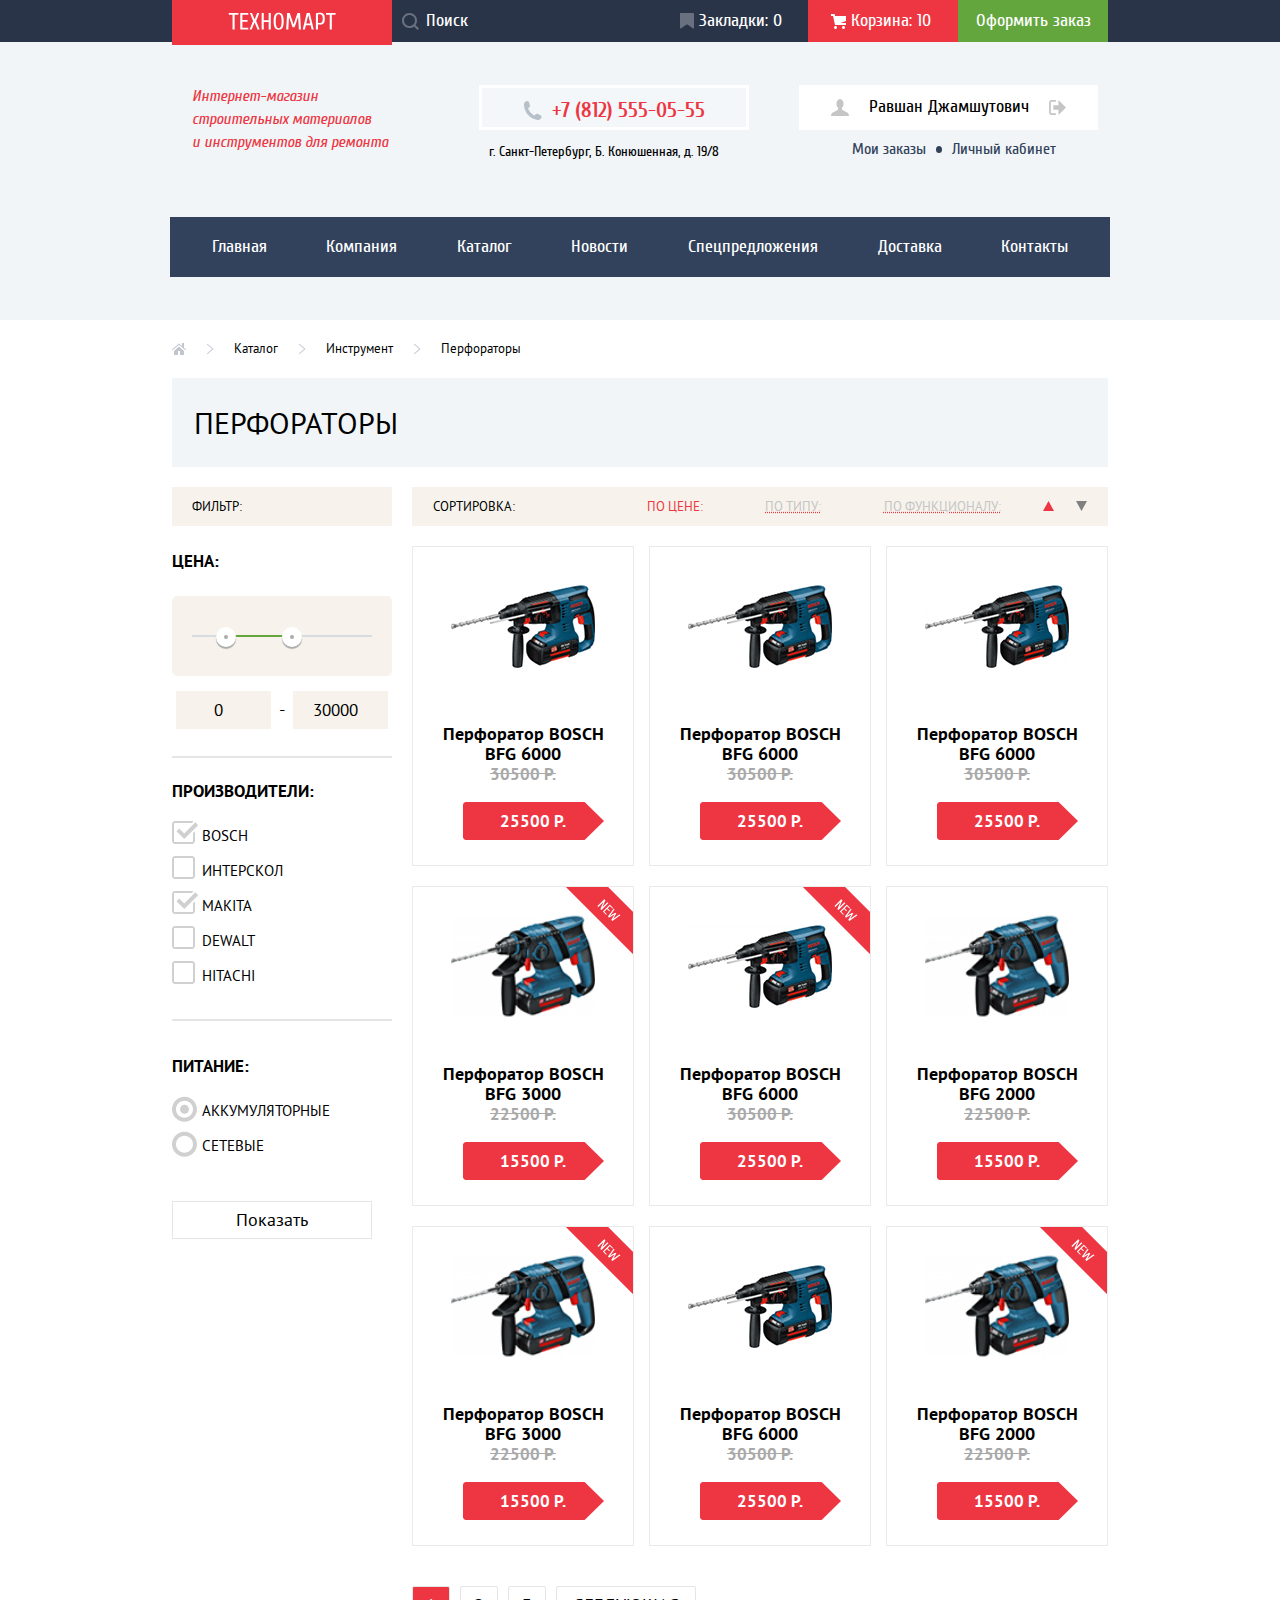
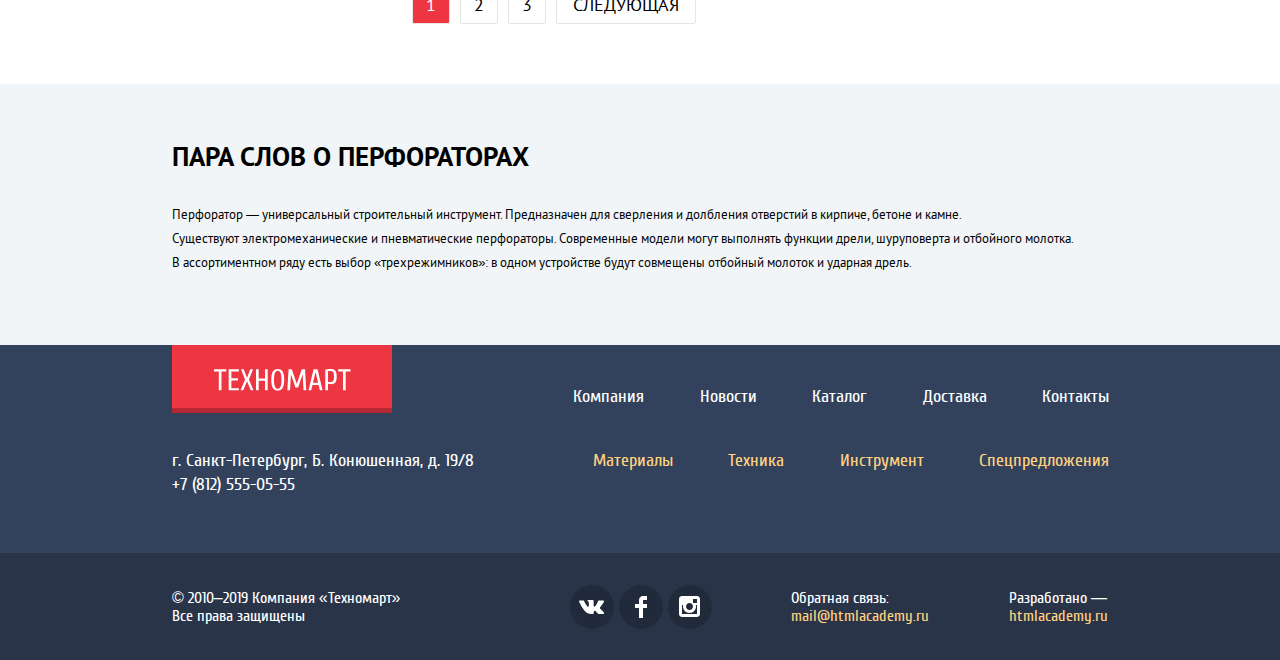
==== catalog.html @ 247ce2ce "Оформление страниц" ====
<!DOCTYPE html>
<html class="page" lang="ru">

<head>
    <meta charset="utf-8">
    <title>HTML Academy: Техномарт</title>
    <link rel="icon" href="favicon.ico">
    <link rel="stylesheet" href="css/normalize.css" />
    <link rel="stylesheet" href="css/styles.css" />
    <script type="text/javascript" src="./js/catalog.js"></script>
</head>

<body class="page-body">
    <form action="https://echo.htmlacademy.ru" method="post">
        <header class="page-header catalog-header">
            <section class="header-menu">
                <ul class="container list top-menu">
                    <li>
                        <h1 class="visually-hidden">Техномарт</h1>
                        <a class="button button-red page-header-logo" href="index.html">
                            <img class="header-logo-icon" src="img/logo-technomart.svg" width="108" heigh="18"
                                alt="logo"></img>
                        </a>
                    </li>
                    <li class="search-item">
                        <img class="menu-icon" src="img/icon-search.svg" width="17" height="17"></img>
                        <input class="search-input menu-text" placeholder="Поиск" type="text" />
                    </li>
                    <li class="bookmark-item">
                        <img class="menu-icon" src="img/icon-bookmark.svg" width="14" height="16"></img>
                        <span class="menu-text">Закладки: 0</span>
                    </li>
                    <li class="cart-item item-active">
                        <img class="menu-icon" src="img/icon-cart.svg" width="15" height="15"></img>
                        <span class="menu-text">Корзина: 10</span>
                    </li>
                    <li class="button-item">
                        <button type="submit" class="button header-menu-button button-order">
                            <h2>Оформить заказ</h2>
                        </button>
                    </li>
                </ul>
            </section>
            <section class="container header-content">
                <ul class="list header-content-list">
                    <li>
                        <p class="header-content-text">
                            Интернет-магазин<br />
                            строительных материалов <br />
                            и инструментов для ремонта
                        </p>
                    </li>
                    <li class="tel-container">
                        <a class="link button phone-item" href="tel:+78125550555">
                            <img class="phone-icon" src="img/icon-phone.svg" width="19" height="19" />
                            <span>+7 (812) 555-05-55 </span>
                        </a>
                        <p class="header-content-text-small">
                            г. Санкт-Петербург, Б. Конюшенная, д. 19/8
                        </p>
                    </li>
                    <li>
                        <div class="button-container-vertical">
                            <h2 class="visually-hidden"> Равшан Джамшутович</h2>
                            <button class="button enter-button enter-button-large">
                                <img class="phone-icon" src="img/icon-user.svg" height="20" width="18"></img>
                                <span>Равшан Джамшутович</span>
                                <img class="login-icon" src="img/icon-login2.svg" height="20" width="17"></img>
                            </button>
                            <ul class="list menu-text-small">
                                <li> <a class="link button" href="#"> Мои заказы </a> </li>
                                <li>
                                    <div class="circle"></div>
                                </li>
                                <li><a class="link button" href="#"> Личный кабинет </a> </li>
                            </ul>
                        </div>
                    </li>
                </ul>
            </section>
            <nav class="header-navigation">
                <ul class="list container navigation-menu">
                    <li> <a class="link menu-item" href="blank.html">Главная</a></li>
                    <li> <a class="link menu-item" href="blank.html">Компания</a></li>
                    <li> <a class="link menu-item" href="catalog.html">Каталог</a></li>
                    <li> <a class="link menu-item" href="blank.html">Новости</a></li>
                    <li> <a class="link menu-item" href="blank.html">Спецпредложения</a></li>
                    <li> <a class="link menu-item" href="blank.html">Доставка</a></li>
                    <li> <a class="link menu-item" href="blank.html">Контакты</a></li>
                </ul>
            </nav>
        </header>
    </form>
    <main class="catalog-main-content">
        <section class="container catalog-table">
            <ul class="list content-text-small breadcrumbs">
                <li class="breadcrumbs-image-item"> <img src="img/icon-home.svg" height="12" width="14"></img></li>
                <li class="breadcrumbs-image-item"> <img src="img/icon-right-small.svg" height="12" width="8" /></li>
                <li> <a class="link" href="catalog.html">Каталог</a></li>
                <li class="breadcrumbs-image-item"> <img src="img/icon-right-small.svg" height="12" width="8" /></li>
                <li> <a class="link" href="blank.html">Инструмент</a></li>
                <li class="breadcrumbs-image-item"> <img src="img/icon-right-small.svg" height="12" width="8" /></li>
                <li> Перфораторы</li>
            </ul>
            <div class="content-container catalog-container">
                <h2 class="content-title">ПЕРФОРАТОРЫ</h2>
            </div>
            <div class="catalog-table-header content-text-small">ФИЛЬТР:</div>
            <ul class="list catalog-table-header content-text-small">
                <li class="table-header-item ">СОРТИРОВКА:</li>
                <li class="table-header-item active">ПО ЦЕНЕ:</li>
                <li class="table-header-item">ПО ТИПУ:</li>
                <li class="table-header-item">ПО ФУНКЦИОНАЛУ:</li>
                <li class="table-header-item active">
                    <svg width="11" height="10" viewBox="0 0 11 10" fill="gray" xmlns="http://www.w3.org/2000/svg">
                        <path d="M5.5 0L11 10L0 10" />
                    </svg>
                </li>
                <li class="table-header-item">
                    <svg width="11" height="10" viewBox="0 0 11 10" fill="gray" xmlns="http://www.w3.org/2000/svg">
                        <path d="M5.5 0L11 10L0 10" />
                    </svg>
                </li>
            </ul>
            <section class="filter-panel">
                <form action="https://echo.htmlacademy.ru" method="post">

                    <fieldset>
                        <legend class="catalog-table-header-text">ЦЕНА:</legend>
                        <!-- рэндж слайдер -->
                        <div class="range-filter">
                            <div class="range-controls">
                                <div class="scale">
                                    <div class="bar" style="
                                      width: 30%;
                                      margin-left: 20%
                                    "></div>
                                </div>
                                <div class="toggle toggle-min" tabindex="0" style="
                                    left: 20%
                                  "></div>
                                <div class="toggle toggle-max" tabindex="0" style="
                                    left: 50%
                                  "></div>
                            </div>
                            <ul class="list price-controls">
                                <li>
                                    <label class="min-price">
                                        <input type="number" name="min-price" value="0">
                                    </label>
                                </li>
                                <li> - </li>
                                <li>
                                    <label class="max-price">
                                        <input type="number" name="max-price" value="30000">
                                    </label>
                                </li>
                        </div>
                    </fieldset>

                    <fieldset class="filter-items">
                        <legend class="catalog-table-header-text"> ПРОИЗВОДИТЕЛИ:</legend>
                        <ul class="list vendors-list">
                            <li>
                                <input class="visually-hidden filter-checkbox" type="checkbox" id="bosch" name="BOSCH"
                                    checked />
                                <label for="bosch">BOSCH</label>
                            </li>
                            <li>
                                <input class="visually-hidden filter-checkbox" type="checkbox" id="interskol"
                                    name="ИНТЕРСКОЛ" />
                                <label for="interskol">ИНТЕРСКОЛ</label>
                            </li>
                            <li>
                                <input class="visually-hidden filter-checkbox" type="checkbox" name="MAKITA" id="makita"
                                    checked />
                                <label for="makita">MAKITA</label>
                            </li>
                            <li>
                                <input class="visually-hidden filter-checkbox" type="checkbox" id="dewalt"
                                    name="DEWALT" />
                                <label for="dewalt">DEWALT</label>
                            </li>
                            <li>
                                <input class="visually-hidden filter-checkbox" type="checkbox" id="hitachi"
                                    name="HITACHI" />
                                <label for="hitachi">HITACHI</label>
                            </li>
                        </ul>
                        <div class="filter-separator separator-top"></div>
                        <div class="filter-separator separator-bottom"></div>
                    </fieldset>

                    <fieldset class="filter-items">
                        <legend class="catalog-table-header-text">ПИТАНИЕ:</legend>
                        <ul class="list vendors-list">
                            <li>
                                <input name="type-group" class="visually-hidden filter-checkbox round" type="radio"
                                    id="battery" name="battery" checked />
                                <label for="battery">АККУМУЛЯТОРНЫЕ</label>
                            </li>
                            <li>
                                <input name="type-group" class="visually-hidden filter-checkbox round" type="radio"
                                    id="plug" name="plug" />
                                <label for="plug">СЕТЕВЫЕ</label>
                            </li>
                        </ul>
                    </fieldset>
                    <button class="button show-button" type="submit">Показать</button>
                </form>
            </section>


            <div class="content-list">
                <!-- список\карточки популярных товаров -->
                <div class="card large-card">
                    <div class="card-buttons">
                        <button class="button button-buy" type="button">
                            <img src="img/icon-cart.svg" width="15" height="15" />
                            <span> КУПИТЬ </span>
                        </button>
                        <button class="button button-bookmark" type="button">В ЗАКЛАДКИ</button>
                        <img class="picture" width="144" height="128" src="img/BoshBFG6000.png" alt="item" />
                    </div>
                    <div class="card-price">
                        <p>Перфоратор BOSCH</br>BFG 6000
                            <s>30500 P.</s>
                        </p>
                        <button class="button button-price">25500 P.</button>
                    </div>
                </div>
                <div class="card large-card">
                    <div class="card-buttons">
                        <button class="button button-buy" type="button">
                            <img src="img/icon-cart.svg" width="15" height="15" />
                            <span> КУПИТЬ </span>
                        </button>
                        <button class="button button-bookmark" type="button">В ЗАКЛАДКИ</button>
                        <img class="picture" width="144" height="128" src="img/BoshBFG6000.png" alt="item" />
                    </div>
                    <div class="card-price">
                        <p>Перфоратор BOSCH</br>BFG 6000
                            <s>30500 P.</s>
                        </p>
                        <button class="button button-price">25500 P.</button>
                    </div>
                </div>
                <div class="card large-card">
                    <div class="card-buttons">
                        <button class="button button-buy" type="button">
                            <img src="img/icon-cart.svg" width="15" height="15" />
                            <span> КУПИТЬ </span>
                        </button>
                        <button class="button button-bookmark" type="button">В ЗАКЛАДКИ</button>
                        <img class="picture" width="144" height="128" src="img/BoshBFG6000.png" alt="item" />
                    </div>
                    <div class="card-price">
                        <p>Перфоратор BOSCH</br>BFG 6000
                            <s>30500 P.</s>
                        </p>
                        <button class="button button-price">25500 P.</button>
                    </div>
                </div>
                <div class="card large-card new-card">
                    <div class="card-buttons">
                        <button class="button button-buy" type="button">
                            <img src="img/icon-cart.svg" width="15" height="15" />
                            <span> КУПИТЬ </span>
                        </button>
                        <button class="button button-bookmark" type="button">В ЗАКЛАДКИ</button>
                        <img class="picture" width="144" height="128" src="img/BoshBFG3000.png" alt="item" />
                    </div>
                    <div class="card-price">
                        <p>Перфоратор BOSCH</br>BFG 3000
                            <s>22500 P.</s>
                        </p>
                        <button class="button button-price">15500 P.</button>
                    </div>
                </div>
                <div class="card large-card new-card">
                    <div class="card-buttons">
                        <button class="button button-buy" type="button">
                            <img src="img/icon-cart.svg" width="15" height="15" />
                            <span> КУПИТЬ </span>
                        </button>
                        <button class="button button-bookmark" type="button">В ЗАКЛАДКИ</button>
                        <img class="picture" width="144" height="128" src="img/BoshBFG6000.png" alt="item" />
                    </div>
                    <div class="card-price">
                        <p>Перфоратор BOSCH</br>BFG 6000
                            <s>30500 P.</s>
                        </p>
                        <button class="button button-price">25500 P.</button>
                    </div>
                </div>
                <div class="card large-card">
                    <div class="card-buttons">
                        <button class="button button-buy" type="button">
                            <img src="img/icon-cart.svg" width="15" height="15" />
                            <span> КУПИТЬ </span>
                        </button>
                        <button class="button button-bookmark" type="button">В ЗАКЛАДКИ</button>
                        <img class="picture" width="144" height="128" src="img/BoshBFG2000.png" alt="item" />
                    </div>
                    <div class="card-price">
                        <p>Перфоратор BOSCH</br>BFG 2000
                            <s>22500 P.</s>
                        </p>
                        <button class="button button-price">15500 P.</button>
                    </div>
                </div>
                <div class="card large-card new-card">
                    <div class="card-buttons">
                        <button class="button button-buy" type="button">
                            <img src="img/icon-cart.svg" width="15" height="15" />
                            <span> КУПИТЬ </span>
                        </button>
                        <button class="button button-bookmark" type="button">В ЗАКЛАДКИ</button>
                        <img class="picture" width="144" height="128" src="img/BoshBFG3000.png" alt="item" />
                    </div>
                    <div class="card-price">
                        <p>Перфоратор BOSCH</br>BFG 3000
                            <s>22500 P.</s>
                        </p>
                        <button class="button button-price">15500 P.</button>
                    </div>
                </div>
                <div class="card large-card">
                    <div class="card-buttons">
                        <button class="button button-buy" type="button">
                            <img src="img/icon-cart.svg" width="15" height="15" />
                            <span> КУПИТЬ </span>
                        </button>
                        <button class="button button-bookmark" type="button">В ЗАКЛАДКИ</button>
                        <img class="picture" width="144" height="128" src="img/BoshBFG6000.png" alt="item" />
                    </div>
                    <div class="card-price">
                        <p>Перфоратор BOSCH</br>BFG 6000
                            <s>30500 P.</s>
                        </p>
                        <button class="button button-price">25500 P.</button>
                    </div>
                </div>
                <div class="card large-card new-card">
                    <div class="card-buttons">
                        <button class="button button-buy" type="button">
                            <img src="img/icon-cart.svg" width="15" height="15" />
                            <span> КУПИТЬ </span>
                        </button>
                        <button class="button button-bookmark" type="button">В ЗАКЛАДКИ</button>
                        <img class="picture" width="144" height="128" src="img/BoshBFG2000.png" alt="item" />
                    </div>
                    <div class="card-price">
                        <p>Перфоратор BOSCH</br>BFG 2000
                            <s>22500 P.</s>
                        </p>
                        <button class="button button-price">15500 P.</button>
                    </div>
                </div>
            </div>
            <ul class="list pager">
                <li>
                    <a class="link button pager-button pager-button-active">1</a>
                </li>
                <li>
                    <a class="link button pager-button" href="#">2</a>
                </li>
                <li>
                    <a class="link button pager-button" href="#">3</a>
                </li>
                <li>
                    <a class="link button pager-button" href="#">СЛЕДУЮЩАЯ</a>
                </li>
            </ul>
        </section>
        <section class="catalog-info">
            <div class="container">
                <h2 class="header-title">ПАРА СЛОВ О ПЕРФОРАТОРАХ</h2>
                <p class="content-text">
                    Перфоратор — универсальный строительный инструмент. Предназначен для сверления и долбления отверстий
                    в кирпиче, бетоне и камне. <br />
                    Существуют электромеханические и пневматические перфораторы. Современные модели могут выполнять
                    функции дрели, шуруповерта и отбойного молотка. <br />
                    В ассортиментном ряду есть выбор «трехрежимников»: в одном устройстве будут совмещены отбойный
                    молоток и ударная дрель.
                </p>
            </div>
        </section>
    </main>
    <footer class="page-footer">
        <section class="first-footer">
            <div class="container">
                <a class="link button button-red button-logo" href="index.html">
                    <img src="img/logo-technomart.svg" width="138" height="23" alt="footer-logo"></img>
                </a>
                <p class="menu-text">
                    г. Санкт-Петербург, Б. Конюшенная, д. 19/8 </br>
                    +7 (812) 555-05-55
                </p>
                <nav>
                    <ul class="list footer-menu-odd">
                        <li> <a class="link menu-text" href="blank.html">Компания</a></li>
                        <li> <a class="link menu-text" href="blank.html">Новости</a></li>
                        <li> <a class="link menu-text" href="catalog.html">Каталог</a></li>
                        <li> <a class="link menu-text" href="blank.html">Доставка</a></li>
                        <li> <a class="link menu-text" href="blank.html">Контакты</a></li>
                    </ul>
                </nav>
                <nav>
                    <ul class="list footer-menu-even">
                        <li> <a class="link menu-text" href="#materials">Материалы</a></li>
                        <li> <a class="link menu-text" href="#vehicles">Техника</a></li>
                        <li> <a class="link menu-text" href="#instruments">Инструмент</a></li>
                        <li> <a class="link menu-text" href="#discounts">Спецпредложения</a></li>
                    </ul>
                </nav>
            </div>
        </section>
        <section class="second-footer">
            <div class="container">
                <h3 class="menu-text-small">
                    © 2010–2019 Компания «Техномарт» </br>
                    Все права защищены
                </h3>
                <section class="footer-social">
                    <ul class="list">
                        <li class="button social-button">
                            <img src="img/icon-vk.svg" width="26" height="15" />
                        </li>
                        <li class="button social-button">
                            <img src="img/icon-fb.svg" width="12" height="22" />
                        <li class="button social-button">
                            <img src="img/icon-insta.svg" width="21" height="21" />
                        </li>
                    </ul>
                </section>
                <p class="footer-item menu-text-small">
                    Обратная связь: </br>
                    <a class="link" href="mailto:fakemail@example.com">mail@htmlacademy.ru</a>
                </p>
                <p class="footer-item menu-text-small">
                    Разработано — </br>
                    <a class="link" href="https://htmlacademy.ru">htmlacademy.ru</a>
                </p>
            </div>
        </section>
    </footer>
    <section class="modal info-window">
        <div class="window-title-line"></div>
        <button class="button icon-close" type="button">
            <img alt="close" width="21" height="21" src="img/icon-close.svg" />
        </button>
        <div class="info-content">
            <p>
                <img height="66" width="66" src="img/icon-mark.svg" alt="tick" />
            <h2> Товар добавлен в корзину! </h2>
            </p>
        </div>
        <div class="modal-footer">
            <a class="link button button-red" href="blank.html">ОФОРМИТЬ ЗАКАЗ</a>
            <button class="button button-continue" type="button">ПРОДОЛЖИТЬ ПОКУПКИ</button>
        </div>
    </section>
</body>

</html>
---- css/styles.css ----
/* Fonts */

@font-face {
    font-family: "Cuprum";
    src: url("../fonts/cuprum.woff2") format("woff2"), url("../fonts/cuprum.woff2") format("woff");
    font-weight: normal;
    font-style: normal;
}
@font-face {
    font-family: "Cuprum";
    src: url("../fonts/cuprumbold.woff2") format("woff2"), url("../fonts/cuprumbold.woff2") format("woff");
    font-weight: 700;
    font-style: normal;
}
@font-face {
    font-family: "Cuprum";
    src: url("../fonts/cuprumbolditalic.woff2") format("woff2"), url("../fonts/cuprumbolditalic.woff2") format("woff");
    font-weight: 700;
    font-style: italic;
}
@font-face {
    font-family: "Cuprum";
    src: url("../fonts/cuprumitalic.woff2") format("woff2"), url("../fonts/cuprumitalic.woff2") format("woff");
    font-weight: normal;
    font-style: italic;
}
@font-face {
    font-family: "PT Sans";
    src: url("../fonts/ptsans.woff2") format("woff2"), url("../fonts/ptsans.woff") format("woff");
    font-weight: normal;
    font-style: normal;
}
@font-face {
    font-family: "PT Sans";
    src: url("../fonts/ptsansbold.woff2") format("woff2"), url("../fonts/ptsansbold.woff") format("woff");
    font-weight: bold;
    font-style: normal;
}

/* Variables */

:root {
    --basic-extra-dark: #293449;
    --basic-dark: #32425c;
    --basic-dark-click: #1d2739;
    --basic-neutral: #f1f5f7;
    --basic-neutral-light: #f9f5f0;
    --basic-neutral-dark: #f7f3ec;
    --basic-white: #ffffff;
    --basic-red: #ee3643;
    --basic-red-hover: #ca2c37;
    --basic-red-click: #ba2732;
    --basic-black: #000000;
    --basic-gray: #a9a9a9;
    --basic-gray-light: #c5c5c5;
    --basic-green: #63a63e;
    --basic-green-click: #518534;
    --basic-green-hover: #5fbb2d;
    --basic-orange: #ffbf47;
    --basic-orange-light: #ffd180;
}

/* Common Styles */

.page {
    height: 100%;
}

.page-body {
    margin: 0;
    padding: 0;
    font-family: "Cuprum", "Arial", sans-serif;
    font-style: normal;
    font-weight: normal;
    font-size: 18px;
    line-height: 24px;
    min-width: 940px;
    color: var(--basic-white);
    background-color: var(--basic-white);
    min-height: 100%;
    display: grid;
    grid-template-rows: min-content 1fr min-content;
    align-content: start;
}
.list {
    list-style: none;
    margin: 0;
    padding: 0;
}

.link {
    color: inherit;
    text-decoration: none;
}

img {
    max-width: 100%;
    height: auto;
}

.button {
    border: none;
    background-color: white;
    cursor: pointer;
    outline: none;
    display: flex;
    align-items: center;
    justify-content: center;
}

.button-red {
    font-family: "Cuprum", "Arial", sans-serif;
    font-style: normal;
    font-weight: normal;
    background-color: var(--basic-red);
    color: var(--basic-white);
    width: 192px;
    height: 38px;
}
.button-red:hover {
    background-color: var(--basic-red-hover);
}
.button-red:active,
.button-red:focus {
    background-color: var(--basic-red-click);
}
.visually-hidden {
    position: absolute;
    width: 1px;
    height: 1px;
    margin: -1px;
    border: 0;
    padding: 0;
    white-space: nowrap;
    clip-path: inset(100%);
    clip: rect(0 0 0 0);
    overflow: hidden;
}

.link-new {
    background-color: var(--basic-red);
    color: var(--basic-white);
    font-weight: normal;
}
.container {
    width: 940px;
    box-sizing: border-box;
    padding: 0px 2px 0px 2px;
    margin: 0 auto;
}

/* Top menu */

.page-header {
    margin-bottom: 70px;
    display: grid;
    height: 320px;
    background-color: var(--basic-neutral);
}
.page-header-logo {
    text-decoration: none;
    width: 220px;
    height: 47px;
}
.header-menu {
    height: 42px;
    background-color: var(--basic-extra-dark);
}
.top-menu {
    display: flex;
    flex-wrap: wrap;
    justify-content: space-around;
    align-items: center;
    flex-basis: 150px;
}
.top-menu li {
    height: 42px;
    display: flex;
    align-items: center;
}

.bookmark-item,
.cart-item {
    flex-basis: 150px;
    justify-content: center;
}

.bookmark-item span,
.cart-item span {
    margin-left: 5px;
    margin-right: 5px;
}

.item-active {
    background-color: var(--basic-red);
}

.bookmark-item img,
.cart-item img {
    filter: opacity(0.3);
}
.bookmark-item:hover img,
.cart-item:hover img {
    filter: opacity(1);
}
.item-active img {
    filter: opacity(1);
}

.bookmark-item:active,
.cart-item:active {
    color: var(--basic-gray);
}
.bookmark-item:active img,
.cart-item:active img {
    filter: opacity(0.3);
}
.bookmark-item:active,
.cart-item:active {
    background-color: #161d29;
}
.search-item {
    display: flex;
    justify-content: flex-start;
    flex-grow: 1;
}
.search-item img {
    margin-left: 10px;
    filter: opacity(0.3);
}
.search-item:focus-within {
    background-color: white;
    height: 42px;
    align-self: flex-start;
}
.search-item:hover img {
    filter: opacity(1);
}
.search-item:focus-within img {
    filter: grayscale(100%) brightness(40%) sepia(100%) hue-rotate(-50deg) saturate(600%) contrast(0.8);
}
.search-input::placeholder {
    color: var(--basic-white);
}
.search-input {
    outline: none;
    border: none;
    color: var(--basic-white);
    width: 100%;
    margin-left: 5px;
    background-color: transparent;
    line-height: 24px;
}
.search-input:focus {
    outline: none;
    color: var(--basic-black);
}
.search-input:active::placeholder {
    color: var(--basic-gray);
}
.search-input:focus::placeholder {
    color: var(--basic-black);
}
.button-item {
    align-self: baseline;
}
.button-order {
    background-color: var(--basic-green);
    color: var(--basic-white);
}
.button-order:hover {
    background-color: var(--basic-green-hover);
}
.button-order:active {
    color: rgba(255, 255, 255, 0.5);
}
.button-order:active,
.button-order:focus {
    background-color: var(--basic-green-click);
}
/* Second menu */

.header-content-list {
    display: grid;
    margin: 0 auto;
    column-gap: 50px;
    grid-template-columns: 1fr 1fr 1fr;
}

.header-content-list li:first-child p {
    margin: 0px 0px 0px 20px;
}

.tel-container {
    display: flex;
    flex-direction: column;
    justify-content: flex-end;
}
.phone-item {
    background: #f3f7f9;
    border: 3px solid #ffffff;
    box-sizing: border-box;
    width: 270px;
    text-align: center;
    padding-top: 5px;
    height: 45px;
    align-content: flex-start;
}
.header-menu-button {
    height: 42px;
    width: 150px;
    padding: 0px;
}
.header-menu-button h2 {
    font-size: 18px;
    line-height: 24px;
    font-weight: normal;
    margin: 0px;
}

.enter-button:hover {
    color: var(--basic-red);
}
.enter-button:hover img {
    filter: invert(100%);
}
.enter-button:active,
.enter-button:focus {
    color: var(--basic-gray-light);
}

.enter-button {
    width: 121px;
    margin-right: 10px;
}
.signup-buton {
    width: 150px;
}
.enter-button h2 {
    margin-left: 5px;
    color: var(--basic-dark);
}
.enter-button:hover h2,
.signup-button:hover h2 {
    color: var(--basic-red);
}
.enter-button:hover img {
    filter: invert(1);
}
.enter-button:active h2,
.signup-button:active h2 {
    color: var(--basic-gray);
}
.enter-button:active img {
    filter: opacity(0.3);
}

.enter-button-large {
    width: 299px;
    height: 45px;
}
.enter-button-large:hover span {
    color: var(--basic-extra-dark);
}
.enter-button-large:active span,
.enter-button-large:focus span {
    color: var(--basic-gray-light);
}
.enter-button img.phone-icon {
    margin-right: 20px;
}
.enter-button img.login-icon {
    margin-left: 20px;
}

.page-header-logo {
    background-color: var(--basic-red);
}
.header-content-text {
    color: var(--basic-red);
    font-style: italic;
    font-size: 16px;
    line-height: 23px;
}
.phone-item {
    font-weight: 700;
    font-size: 21px;
    line-height: 30px;
    color: var(--basic-red);
}
.phone-icon {
    margin-right: 10px;
}
.button-container {
    display: flex;
    justify-content: space-between;
    align-items: center;
}
.button-container-vertical {
    color: var(--basic-dark);
    display: flex;
    flex-wrap: wrap;
    justify-content: center;
}
.button-container-vertical a.link {
    background: transparent;
}
.circle {
    background: linear-gradient(0deg, var(--basic-dark), var(--basic-dark)), var(--basic-white);
    width: 6px;
    height: 7px;
    border-radius: 50%;
}
.button-container-vertical ul {
    display: flex;
    justify-items: center;
    align-items: center;
    margin-top: 10px;
    gap: 10px;
}
.button-container-vertical a:hover {
    color: var(--basic-red);
}
.button-container-vertical a:active,
.button-container-vertical a:focus {
    color: var(--basic-gray-light);
}
.header-content-text-small {
    font-size: 14px;
    color: var(--basic-black);
    margin: 10px;
}

/* Top navigation menu */

.header-navigation {
    width: 940px;
    min-height: 60px;
    margin: 0 auto;
}
.navigation-menu {
    background-color: var(--basic-dark);
    display: flex;
    flex-wrap: wrap;
    justify-content: space-around;
}

.navigation-menu li:first-child {
    margin-left: 10px;
}

.navigation-menu li:last-child {
    margin-right: 10px;
}

.navigation-menu a {
    display: block;
    padding: 18px 10px;
}

.navigation-menu li:hover {
    background: var(--basic-extra-dark);
    box-shadow: inset 0px -5px 0px var(--basic-extra-dark);
}

.navigation-menu li:active {
    background: #1d2739;
    box-shadow: inset 0px -5px 0px var(--basic-dark-click);
}
.navigation-menu li:active a {
    opacity: 0.5;
}

/*Cards block */

.cards-gallery {
    display: grid;
    grid-template-columns: 300px 300px 300px;
    grid-template-rows: 123px 123px 123px;
    grid-gap: 20px;
}

.cards-gallery div.card {
    display: flex;
    flex-direction: row;
    justify-content: space-around;
    align-items: center;
    width: 300px;
    height: 123px;
}

.cards-gallery div.card div:last-child {
    margin-right: 10px;
}

.card-title {
    font-weight: 700;
    line-height: 30px;
    margin: 0px 0px 10px 0px;
    padding: 0;
}
.card-link {
    font-size: 14px;
    line-height: 18px;
    width: 135px;
    height: 38px;
    text-transform: uppercase;
    background-color: rgba(255, 255, 255, 0.3);
    mix-blend-mode: normal;
}
.card-link:hover {
    background-color: rgba(197, 197, 197, 0.3);
}
.card-link:active {
    background-color: rgba(169, 169, 169, 0.3);
}
.card-icon {
    margin-top: 10px;
}
.card-orange {
    background-color: var(--basic-orange);
}

.card-blue {
    background-color: #3bbce3;
}
.card-violet {
    background-color: #dc91d8;
}
.card-green {
    background-color: var(--basic-green);
}
.new-card {
    background-image: url(../img/new.png);
    background-repeat: no-repeat;
    background-position-x: right;
}

/* Image Slider */

.slider-container {
    grid-row: 2/4;
    grid-column: 1/3;
    background-repeat: no-repeat;
    background-position: top center;
    display: grid;
    grid-template-rows: 104px auto auto;
}

.slider-list {
    width: 620px;
    height: 104px;
    background: rgba(0, 0, 0, 0.25);
}

.slider-item p {
    padding: 0;
    margin: 0;
}
.slider-item {
    display: none;
    padding: 30px 0px 0px 30px;
}
.slide-current {
    display: block;
}
.slider-title {
    font-weight: 700;
    font-size: 36px;
    line-height: 36px;
    margin: 0;
    padding: 0;
}
.image-1 {
    background-image: url("../img/promo.jpg");
}
.image-2 {
    background-image: url("../img/drill.jpg");
}

.side-slider-controls {
    display: flex;
    justify-content: space-between;
}
.side-slider-controls button {
    background-color: transparent;
}
.side-slider-controls button:first-child {
    margin-left: 20px;
}
.side-slider-controls button:last-child {
    margin-right: 20px;
}
.side-slider-controls button:last-child img {
    transform: rotate(180deg);
}
.bottom-slider-controls {
    display: flex;
    flex-direction: row;
    align-items: center;
}
.bottom-slider-controls div:first-child {
    flex-grow: 1;
}
.bottom-slider-controls div:last-child {
    flex-grow: 2;
    display: flex;
    gap: 10px;
}
.bottom-slider-controls div:first-child a {
    margin-left: 30px;
}
.slider-buttons button {
    padding: 0;
    width: 10px;
    height: 10px;
    background-color: white;
    border: 2px solid #ffffff;
    border-radius: 50%;
    cursor: pointer;
}
.slider-buttons button.current {
    background-color: var(--basic-red);
}

/* Content Styles */

.content-container {
    height: 89px;
    padding: 0px 2px 0px 2px;
    display: flex;
    justify-content: space-between;
    align-items: center;
    margin-top: 60px;
    background-color: var(--basic-neutral-light);
}

.content-title {
    font-size: 30px;
    line-height: 30px;
    font-weight: normal;
    color: var(--basic-black);
    padding: 0;
    margin-left: 20px;
}
.content-container a {
    margin-right: 10px;
}

/* Cards with items */

.card {
    border: 1px solid #eaeaea;
}

.card p {
    line-height: 20px;
    text-align: center;
    color: var(--basic-black);
}
.card s {
    font-size: 17px;
    display: block;
    color: var(--basic-gray);
}

.card button.button-red {
    font-size: 17px;
    line-height: 18px;
    width: 141px;
}

.content-list {
    display: flex;
    justify-content: space-between;
    flex-wrap: wrap;
    margin: 20px 0px;
    font-family: "PT Sans", "Arial", sans-serif;
    font-weight: 700;
}
.content-list li.card {
}

.manufactors-list {
    display: flex;
    justify-content: space-between;
    flex-wrap: wrap;
}
.manufactors-list div.card {
    width: 220px;
    height: 145px;
    margin: 10px 0px;
    display: flex;
    justify-content: center;
}
.manufactors-list div.card:hover {
    box-shadow: 0px 0px 10px 5px rgb(0 0 0 / 15%);
}
.manufactors-list div.card:active {
    opacity: 0.5;
}
.manufactors-list a {
    align-self: center;
}

/* Contacts, shipment, and services */

.content-wrapper {
    background-color: var(--basic-neutral);
    height: 522px;
    margin-top: 70px;
}

.shipment {
    padding: 20px 0px;
    margin-top: 60px;
    margin-bottom: 60px;
}
.shipment h2 {
    margin-left: 0px;
}
.content-text {
    font-family: "PT Sans", "Arial", sans-serif;
    font-size: 13px;
    color: var(--basic-black);
}

.services {
    display: grid;
    grid-template-columns: 240px auto;
    column-gap: 80px;
    position: relative;
}
.services-separator {
    width: 10px;
    height: 279px;
    background-image: url("../img/services-separator.png");
    mix-blend-mode: normal;
    opacity: 0.25;
    position: absolute;
    top: -50px;
    left: 210px;
}
.services-list {
    margin-right: 20px;
    display: grid;
    height: 183px;
    text-align: left;
}
.services-desc-list {
    height: 283px;
}
.services-item {
    font-size: 21px;
    line-height: 30px;
    font-weight: 700;
    background-color: var(--basic-dark);
    padding: 15px 0px 15px 20px;
    box-shadow: 0px 1px 0px var(--basic-extra-dark), inset 0px 1px 0px #405069;
}
.services-item:hover {
    background-color: var(--basic-extra-dark);
}
.services-item-active {
    box-shadow: 0px 1px 0px var(--basic-white);
    color: var(--basic-black);
    background-color: var(--basic-white);
}
.services-desc-item {
    position: relative;
}
.services-desc-list h2 {
    margin-left: 0px;
    margin-top: 0px;
}
.services-desc-item p {
    float: left;
    margin: 0px;
}
.services-desc-item img {
    position: absolute;
    right: 0px;
    top: 10px;
}

.section-partners {
    position: relative;
    display: flex;
    flex-direction: row;
    justify-content: space-between;
    height: 356px;
    margin-top: 60px;
    margin-bottom: 60px;
}
.section-partners h2 {
    margin-left: 0px;
}
.partners p {
    width: 480px;
}

.partners-item {
    color: var(--basic-black);
}
.partners-item span {
    margin-left: 30px;
    position: relative;
}
.partners-item span::before {
    content: "";
    background-image: url("../img/stroke.png");
    width: 25px;
    height: 2px;
    position: absolute;
    top: 10px;
    left: -30px;
}

.partners a.button-red {
    width: 200px;
    margin-top: 20px;
}
.contacts a.button-red {
    width: 300px;
    margin-top: 10px;
}

/* Footer */

.first-footer {
    background-color: var(--basic-dark);
}
.second-footer {
    background-color: var(--basic-extra-dark);
}

.first-footer div.container {
    display: grid;
    grid-template-columns: min-content auto;
    grid-template-rows: 1fr 1fr;
    column-gap: 80px;
}
.first-footer a {
    grid-column: 1;
    grid-row: 1;
}
.first-footer p {
    grid-row: 2;
    grid-column: 1;
    width: 321px;
    margin: 0;
}
.first-footer nav {
    text-align: center;
}
.footer-menu-odd {
    width: 546px;
    height: 24px;
    flex-wrap: wrap;
    display: flex;
    justify-content: space-between;
    margin: 40px 0px;
}
.footer-menu-odd li:last-child {
    margin-right: 10px;
}

.footer-menu-even {
    display: flex;
    flex-wrap: wrap;
    justify-content: space-between;
    margin-left: 20px;
    color: var(--basic-orange-light);
}
.footer-menu-even li:last-child {
    margin-right: 10px;
}
.footer-menu-even li:hover,
.footer-menu-odd li:hover {
    text-decoration: underline;
}

.footer-menu-even li:active,
.footer-menu-odd li:active {
    mix-blend-mode: normal;
    opacity: 0.5;
}
.second-footer div.container {
    display: flex;
    height: 100%;
    justify-content: space-between;
    align-items: center;
}
.second-footer {
    height: 107px;
}
.button-logo {
    margin: 0;
    width: 220px;
    height: 68px;
    line-height: 68px;
    box-shadow: inset 0px -5px 0px rgba(0, 0, 0, 0.24);
}
.button-logo img {
    vertical-align: middle;
}

.menu-text-small {
    font-size: 16px;
    line-height: 18px;
    font-weight: normal;
}
.footer-social {
    margin-left: 90px;
}
.footer-social ul {
    margin: 0;
    padding: 0;
}
.footer-social li {
    float: left;
    margin-right: 5px;
}
.footer-social li:last-child {
    margin-right: 0px;
}
.social-button {
    width: 44px;
    height: 44px;
    border-radius: 50%;
    background: linear-gradient(0deg, #212a3a, #212a3a);
}
.social-button img {
    vertical-align: middle;
}
.social-button:hover {
    background: var(--basic-red-hover);
}
.social-button:active {
    background: var(--basic-red-click);
}
.footer-item a {
    color: var(--basic-orange-light);
}
.footer-item a:hover {
    text-decoration: underline;
}
.footer-item a:active {
    color: var(--basic-red-click);
}
/* Modal Windows  */

.modal {
    display: none;
    color: var(--basic-black);
    box-shadow: 2px 3px 10px 1px rgb(0 0 0 / 10%);
}

.feedback-window {
    width: 620px;
    position: absolute;
    left: 50%;
    background-color: var(--basic-white);
    transform: translate(-50%, -10%);
}

.map-window {
    width: 943px;
    height: 449px;
    position: absolute;
    left: 50%;
    transform: translate(-50%, -10%);
}
.window-container {
    position: relative;
    height: 20px;
}
.window-container div.window-title-line {
    position: absolute;
    top: 0;
    left: 0;
}
.window-container button.icon-close {
    position: absolute;
    right: 5px;
    top: 5px;
}
.window-container iframe {
    border: none;
}
.feedback-form {
    margin: 20px 0px 0px 0px;
    gap: 10px;
    display: flex;
    flex-wrap: wrap;
    justify-content: center;
}
.feedback-item {
    margin: 0;
    padding: 0;
}
.feedback-item:not(:last-child) {
    width: 220px;
}
.feedback-item:nth-child(3) {
    width: 460px;
    margin-bottom: 30px;
}
.feedback-item input,
.feedback-item textarea {
    font-family: "PT Sans", "Arial", sans-serif;
    font-size: 13px;
    padding: 0;
    margin: 0;
    width: 100%;
    border: 2px solid var(--basic-gray-light);
    box-sizing: border-box;
    border-radius: 2px;
}

.feedback-item label {
    display: block;
    margin-bottom: 10px;
}
.feedback-item textarea {
    resize: none;
    height: 114px;
}
.feedback-item input {
    height: 38px;
    width: 100%;
}
.feedback-item input::placeholder {
    padding-left: 5px;
}
.feedback-item textarea::placeholder {
    padding-left: 5px;
    padding-top: 5px;
}
.feedback-form p:last-child {
    background: #f4f4f4;
    width: 100%;
    height: 112px;
    display: flex;
    align-items: center;
    justify-content: center;
}
.feedback-form button {
    width: 460px;
}

.window-title-line {
    height: 7px;
    width: 100%;
    background-color: var(--basic-red);
}
.icon-close {
    float: right;
    background-color: inherit;
    margin-top: 10px;
}
/* modal basket window */

.info-window {
    position: fixed;
    left: 50%;
    top: 50%;
    transform: translate(-50%, -50%);
    width: 620px;
    background-color: var(--basic-white);
}

.info-content {
    margin: 30px 0px 30px 0px;
    display: flex;
    justify-content: center;
    gap: 30px;
    align-items: center;
}
.info-content h2 {
    font-size: 24px;
    line-height: 30px;
    font-weight: 700;
}
.info-content a,
.info-content button {
    font-size: 14px;
    line-height: 18px;
}

.modal-footer {
    background-color: #f1f1f1;
    height: 112px;
    display: flex;
    justify-content: center;
    gap: 10px;
    align-items: center;
}
.button-continue {
    width: 192px;
    height: 38px;
}

/* Catalog page */

/* Catalog content */
.catalog-header {
    margin-bottom: 20px;
}
.catalog-main-content {
    font-family: "PT Sans", "Arial", sans-serif;
    color: var(--basic-black);
}

.catalog-table {
    display: grid;
    grid-template-columns: 220px 1fr;
    align-content: start;
    column-gap: 20px;
    margin-bottom: 60px;
}

.breadcrumbs {
    display: flex;
    flex-wrap: wrap;
    grid-column: 1/-1;
}
.breadcrumbs li {
    margin-right: 20px;
}
.breadcrumbs-image-item {
    display: flex;
    align-items: center;
}

.catalog-container {
    margin: 20px 0px 20px 0px;
    background-color: var(--basic-neutral);
    grid-column: 1/-1;
}

.catalog-table-header {
    background-color: var(--basic-neutral-dark);
    height: 39px;
    display: flex;
    justify-content: flex-start;
    align-items: center;
}
.catalog-table div.catalog-table-header {
    padding-left: 20px;
}

.catalog-table-header-text {
    font-weight: bold;
    font-size: 17px;
    line-height: 30px;
}

.catalog-table ul.catalog-table-header {
    justify-content: space-around;
}
.catalog-table-header li {
    margin-right: 60px;
}
.catalog-table-header li:first-child {
    margin-right: 130px;
    margin-left: 20px;
}
.catalog-table-header li:nth-child(4) {
    margin-right: 40px;
}
.catalog-table-header li:last-child,
.catalog-table-header li:nth-child(5) {
    margin-right: 20px;
}
.catalog-table-header li:last-child svg {
    transform: rotate(180deg);
}

.table-header-item:not(:first-child) {
    color: var(--basic-gray-light);
    text-decoration-style: dotted;
    text-decoration-line: underline;
    text-decoration-color: var(--basic-red);
}
.table-header-item:hover svg {
    fill: var(--basic-black);
}
.table-header-item:hover {
    color: var(--basic-black);
    text-decoration-style: solid;
}
.catalog-table-header li.active {
    color: var(--basic-red);
    text-decoration: none;
}
.catalog-table-header li.active svg {
    fill: var(--basic-red);
}

.catalog-info {
    height: 261px;
    background-color: var(--basic-neutral);
}
.catalog-info div {
    display: flex;
    flex-direction: row;
    align-items: center;
    flex-wrap: wrap;
}
.catalog-info h2 {
    padding: 0;
    margin-top: 60px;
}
.content-text-small {
    font-size: 13px;
    line-height: 18px;
}

/* Range Slider */

.range-filter {
    height: 130px;
    width: 220px;
}

.range-controls {
    position: relative;
    height: 41px;
    margin-bottom: 15px;
    padding-top: 39px;
    padding-right: 20px;
    padding-left: 20px;
    background-color: var(--basic-neutral-dark);
    border-radius: 5px;
}

.range-controls .scale {
    height: 2px;
    background: #d7dcde;
}

.range-controls .bar {
    width: 70%;
    height: 2px;
    background: var(--basic-green);
}

.range-controls .toggle {
    position: absolute;
    top: 31px;
    left: 0;
    width: 4px;
    height: 4px;
    padding: 0;
    border: 8px solid var(--basic-white);
    background-color: #ababab;
    border-radius: 50%;
    box-shadow: 0 2px 1px 0 #ababab;
    cursor: pointer;
}

.range-controls .toggle-min {
    left: 18px;
}

.range-controls .toggle-max {
    left: 160px;
}

.price-controls {
    display: flex;
    justify-content: space-around;
    align-items: center;
}
.price-controls li:nth-child(2n + 1) {
    width: 95px;
    height: 38px;
    background-color: var(--basic-neutral-dark);
}

.price-controls label {
    font-style: normal;
    font-weight: normal;
    font-size: 17px;
    line-height: 18px;
    font-family: "PT Sans", "Arial", sans-serif;
}

.price-controls input {
    width: 60px;
    padding: 10px;
    margin-left: 10px;
    text-align: center;
    color: var(--basic-black);
    border: none;
    border-radius: 5px;
    background: transparent;
    font-family: inherit;
    font-size: inherit;
}
.price-controls input:focus {
    outline: none;
}
/* Filter check-boxes */

.filter-panel fieldset {
    padding: 0;
    margin: 0;
    margin-bottom: 30px;
    border: none;
}

.filter-separator {
    position: absolute;
    background: url("../img/separator.png");
    height: 2px;
    width: 220px;
}

.separator-top {
    top: -70px;
}
.separator-bottom {
    bottom: -20px;
}

.filter-panel fieldset:first-child {
    margin-top: 20px;
    margin-bottom: 0px;
}

.filter-panel fieldset:nth-child(2) {
    margin: 50px 0px 50px 0px;
    position: relative;
}

.filter-panel li {
    margin-bottom: 10px;
}
.filter-panel legend {
    margin-bottom: 30px;
}
.filter-panel legend:first-child {
    margin-bottom: 20px;
}
.vendors-list {
    font-size: 15px;
    line-height: 19px;
    margin-left: 30px;
}
.vendors-list label {
    position: relative;
    display: block;
    cursor: pointer;
    height: 25px;
    user-select: none;
}

.filter-checkbox + label::before {
    content: "";
    position: absolute;
    left: -30px;
    top: -5px;
    width: 23px;
    height: 23px;
    background-repeat: no-repeat;
    background-position: 0 0;
    opacity: 0.8;
    background-image: url("../img/checkbox-off.svg");
}
.filter-checkbox:checked + label::before {
    width: 27px;
    height: 23px;
    background-image: url("../img/checkbox-on.svg");
}
.filter-checkbox:hover + label::before {
    opacity: 1;
}
.filter-checkbox:active + label::before {
    opacity: 0.5;
}
.filter-checkbox:disabled + label::before {
    opacity: 0.3;
}
.round + label::before {
    width: 26px;
    height: 26px;
    background-image: url("../img/radio-off.svg");
}
.round:checked + label::before {
    width: 26px;
    height: 26px;
    background-image: url("../img/radio-on.svg");
}

.show-button {
    border: 1px solid #e5e5e5;
    box-sizing: border-box;
    width: 200px;
    height: 38px;
    display: flex;
    align-items: center;
    justify-content: center;
}

/* Catalog items */

.large-card {
    width: 220px;
    height: 318px;
    margin-bottom: 20px;
    display: flex;
    flex-direction: column;
    align-items: center;
}
.large-card div {
    flex-grow: 1;
    min-height: 50%;
}

.large-card div.card-buttons button {
    display: none;
}
.large-card img.picture {
    z-index: -1;
}
.large-card:hover {
    box-shadow: 2px 3px 9px 4px rgb(0 0 0 / 15%);
}

.large-card:hover img.picture {
    display: none;
}
.large-card:hover div.card-buttons button {
    display: flex;
}

.card-buttons {
    font-family: "Cuprum", "Arial", sans-serif;
    font-size: 14px;
    line-height: 18px;
    display: flex;
    flex-direction: column;
    justify-content: center;
}
.button-bookmark {
    width: 135px;
    height: 38px;
    border: 3px solid var(--basic-green);
    box-sizing: border-box;
    border-radius: 2px;
}
.button-bookmark:hover {
    border-color: var(--basic-extra-dark);
}
.button-bookmark:active {
    border-color: var(--basic-gray);
    color: var(--basic-gray);
}
.button-buy {
    width: 135px;
    height: 38px;
    margin-bottom: 10px;
    color: var(--basic-white);
    background-color: var(--basic-green);
    box-shadow: inset 0px -3px 0px #367315;
}
.button-buy img {
    margin-right: 10px;
}
.button-buy:hover {
    background-color: var(--basic-green-hover);
}
.button-buy:active {
    background-color: var(--basic-green-click);
}
.card-price {
    display: flex;
    flex-direction: column;
    align-items: flex-end;
}
.button-price {
    width: 141px;
    height: 38px;
    color: white;
    line-height: 18px;
    font-size: 17px;
    font-weight: 700;
    background-color: transparent;
    background-image: url("../img/red-button.svg");
}

/* Pager */

.pager {
    grid-column: 2;
    width: 284px;
    display: flex;
}
.pager li {
    margin-right: 10px;
}
.pager li:last-child a {
    width: 140px;
}
.pager-button {
    width: 38px;
    height: 38px;
    box-sizing: border-box;
    border-radius: 2px;
    border: 1px solid #e5e5e5;
}
.pager-button-active {
    background-color: var(--basic-red);
    color: var(--basic-white);
}
.pager-button:hover {
    border: 1px solid var(--basic-gray-light);
}
.pager-button:active {
    border: 1px solid var(--basic-red);
}
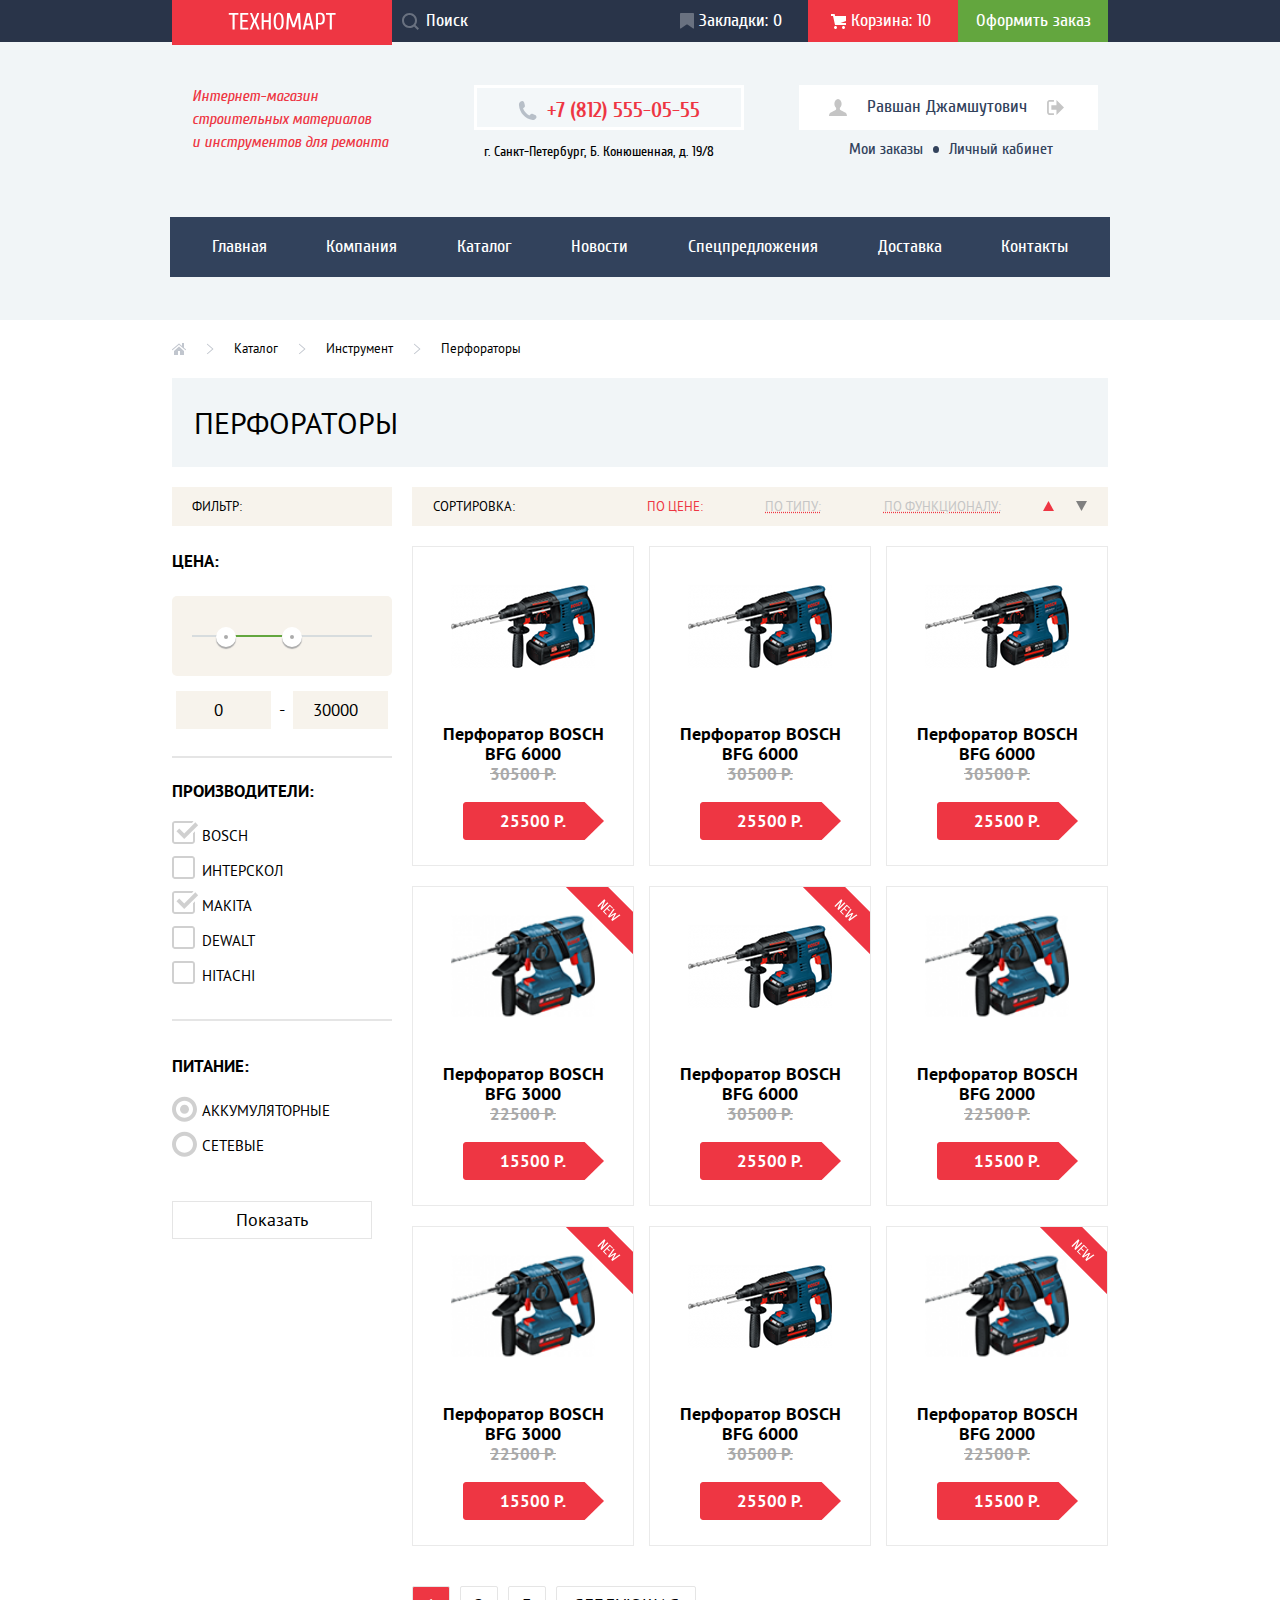
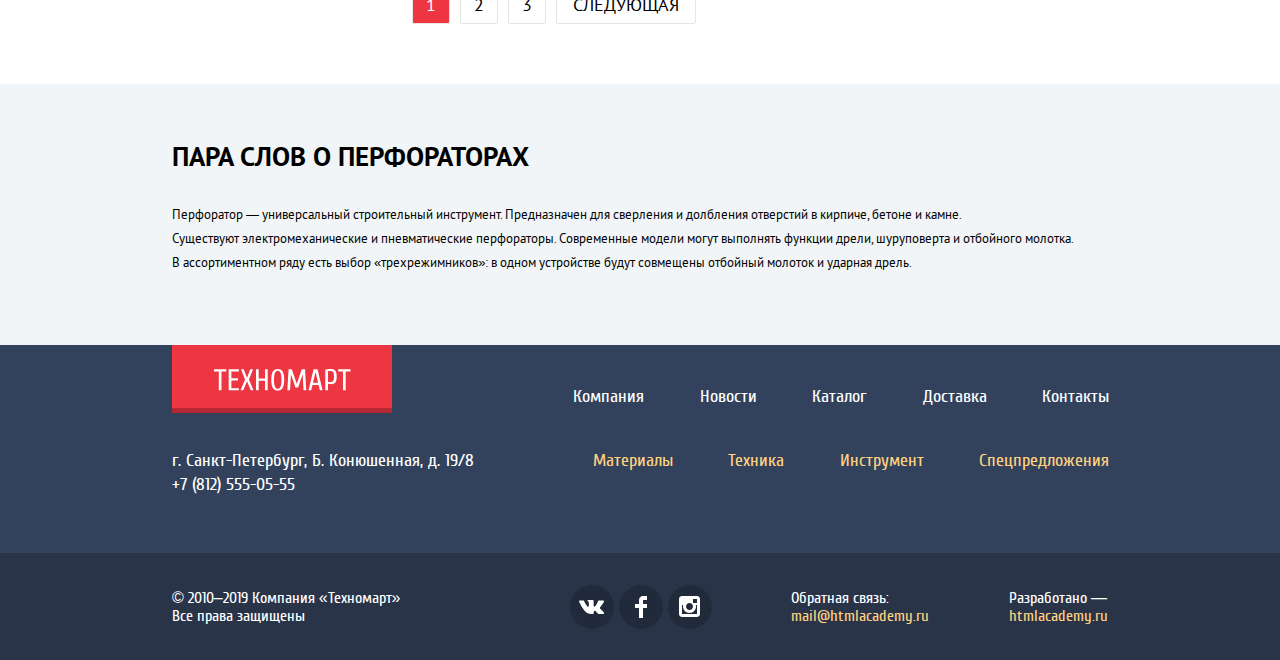
==== commit 29cd5769: "Correct B5" ====
--- a/catalog.html
+++ b/catalog.html
@@ -1,4 +1,4 @@
-<!DOCTYPE html>
+<!DOCTYPE HTML>
 <html class="page" lang="ru">
 
 <head>
@@ -18,26 +18,33 @@
                     <li>
                         <h1 class="visually-hidden">Техномарт</h1>
                         <a class="button button-red page-header-logo" href="index.html">
-                            <img class="header-logo-icon" src="img/logo-technomart.svg" width="108" heigh="18"
-                                alt="logo"></img>
+                            <img class="header-logo-icon" src="img/logo-technomart.svg" width="108" height="18"
+                                alt="header-logo" />
                         </a>
                     </li>
                     <li class="search-item">
-                        <img class="menu-icon" src="img/icon-search.svg" width="17" height="17"></img>
+                        <img class="menu-icon" src="img/icon-search.svg" width="17" height="17" alt="search-icon" />
                         <input class="search-input menu-text" placeholder="Поиск" type="text" />
                     </li>
                     <li class="bookmark-item">
-                        <img class="menu-icon" src="img/icon-bookmark.svg" width="14" height="16"></img>
-                        <span class="menu-text">Закладки: 0</span>
+                        <h2 class="header-menu-button">
+                            <img class="menu-icon" src="img/icon-bookmark.svg" width="14" height="16"
+                                alt="bookmark-icon" />
+                            <span class="menu-text">Закладки: 0</span>
+                        </h2>
                     </li>
                     <li class="cart-item item-active">
-                        <img class="menu-icon" src="img/icon-cart.svg" width="15" height="15"></img>
-                        <span class="menu-text">Корзина: 10</span>
+                        <h2 class="header-menu-button">
+                            <img class="menu-icon" src="img/icon-cart.svg" width="15" height="15" alt="cart">
+                            <span class="menu-text">Корзина: 10</span>
+                        </h2>
                     </li>
                     <li class="button-item">
-                        <button type="submit" class="button header-menu-button button-order">
-                            <h2>Оформить заказ</h2>
-                        </button>
+                        <h2 class="header-menu-button">
+                            <button type="submit" class="button button-order">
+                                Оформить заказ
+                            </button>
+                        </h2>
                     </li>
                 </ul>
             </section>
@@ -45,14 +52,14 @@
                 <ul class="list header-content-list">
                     <li>
                         <p class="header-content-text">
-                            Интернет-магазин<br />
-                            строительных материалов <br />
+                            Интернет-магазин<br>
+                            строительных материалов <br>
                             и инструментов для ремонта
                         </p>
                     </li>
                     <li class="tel-container">
                         <a class="link button phone-item" href="tel:+78125550555">
-                            <img class="phone-icon" src="img/icon-phone.svg" width="19" height="19" />
+                            <img class="phone-icon" alt="phone-icon" src="img/icon-phone.svg" width="19" height="19" />
                             <span>+7 (812) 555-05-55 </span>
                         </a>
                         <p class="header-content-text-small">
@@ -63,9 +70,10 @@
                         <div class="button-container-vertical">
                             <h2 class="visually-hidden"> Равшан Джамшутович</h2>
                             <button class="button enter-button enter-button-large">
-                                <img class="phone-icon" src="img/icon-user.svg" height="20" width="18"></img>
+                                <img class="user-icon" src="img/icon-user.svg" height="20" width="18" alt="user-icon" />
                                 <span>Равшан Джамшутович</span>
-                                <img class="login-icon" src="img/icon-login2.svg" height="20" width="17"></img>
+                                <img class="login-icon" src="img/icon-login2.svg" height="20" width="17"
+                                    alt="login-icon" />
                             </button>
                             <ul class="list menu-text-small">
                                 <li> <a class="link button" href="#"> Мои заказы </a> </li>
@@ -94,12 +102,16 @@
     <main class="catalog-main-content">
         <section class="container catalog-table">
             <ul class="list content-text-small breadcrumbs">
-                <li class="breadcrumbs-image-item"> <img src="img/icon-home.svg" height="12" width="14"></img></li>
-                <li class="breadcrumbs-image-item"> <img src="img/icon-right-small.svg" height="12" width="8" /></li>
+                <li class="breadcrumbs-image-item"> <img src="img/icon-home.svg" alt="home-icon" height="12"
+                        width="14" /></li>
+                <li class="breadcrumbs-image-item"> <img src="img/icon-right-small.svg" alt="right-arrow" height="12"
+                        width="8" /></li>
                 <li> <a class="link" href="catalog.html">Каталог</a></li>
-                <li class="breadcrumbs-image-item"> <img src="img/icon-right-small.svg" height="12" width="8" /></li>
+                <li class="breadcrumbs-image-item"> <img src="img/icon-right-small.svg" alt="right-arrow" height="12"
+                        width="8" /></li>
                 <li> <a class="link" href="blank.html">Инструмент</a></li>
-                <li class="breadcrumbs-image-item"> <img src="img/icon-right-small.svg" height="12" width="8" /></li>
+                <li class="breadcrumbs-image-item"> <img src="img/icon-right-small.svg" alt="right-arrow" height="12"
+                        width="8" /></li>
                 <li> Перфораторы</li>
             </ul>
             <div class="content-container catalog-container">
@@ -123,8 +135,8 @@
                 </li>
             </ul>
             <section class="filter-panel">
+                <h2 class="visually-hidden">Фильтр</h2>
                 <form action="https://echo.htmlacademy.ru" method="post">
-
                     <fieldset>
                         <legend class="catalog-table-header-text">ЦЕНА:</legend>
                         <!-- рэндж слайдер -->
@@ -155,6 +167,7 @@
                                         <input type="number" name="max-price" value="30000">
                                     </label>
                                 </li>
+                            </ul>
                         </div>
                     </fieldset>
 
@@ -196,12 +209,12 @@
                         <ul class="list vendors-list">
                             <li>
                                 <input name="type-group" class="visually-hidden filter-checkbox round" type="radio"
-                                    id="battery" name="battery" checked />
+                                    id="battery" checked />
                                 <label for="battery">АККУМУЛЯТОРНЫЕ</label>
                             </li>
                             <li>
                                 <input name="type-group" class="visually-hidden filter-checkbox round" type="radio"
-                                    id="plug" name="plug" />
+                                    id="plug" />
                                 <label for="plug">СЕТЕВЫЕ</label>
                             </li>
                         </ul>
@@ -216,14 +229,14 @@
                 <div class="card large-card">
                     <div class="card-buttons">
                         <button class="button button-buy" type="button">
-                            <img src="img/icon-cart.svg" width="15" height="15" />
+                            <img src="img/icon-cart.svg" alt="cart" width="15" height="15" />
                             <span> КУПИТЬ </span>
                         </button>
                         <button class="button button-bookmark" type="button">В ЗАКЛАДКИ</button>
                         <img class="picture" width="144" height="128" src="img/BoshBFG6000.png" alt="item" />
                     </div>
                     <div class="card-price">
-                        <p>Перфоратор BOSCH</br>BFG 6000
+                        <p>Перфоратор BOSCH<br>BFG 6000
                             <s>30500 P.</s>
                         </p>
                         <button class="button button-price">25500 P.</button>
@@ -232,14 +245,14 @@
                 <div class="card large-card">
                     <div class="card-buttons">
                         <button class="button button-buy" type="button">
-                            <img src="img/icon-cart.svg" width="15" height="15" />
+                            <img src="img/icon-cart.svg" alt="cart" width="15" height="15" />
                             <span> КУПИТЬ </span>
                         </button>
                         <button class="button button-bookmark" type="button">В ЗАКЛАДКИ</button>
                         <img class="picture" width="144" height="128" src="img/BoshBFG6000.png" alt="item" />
                     </div>
                     <div class="card-price">
-                        <p>Перфоратор BOSCH</br>BFG 6000
+                        <p>Перфоратор BOSCH<br>BFG 6000
                             <s>30500 P.</s>
                         </p>
                         <button class="button button-price">25500 P.</button>
@@ -248,14 +261,14 @@
                 <div class="card large-card">
                     <div class="card-buttons">
                         <button class="button button-buy" type="button">
-                            <img src="img/icon-cart.svg" width="15" height="15" />
+                            <img src="img/icon-cart.svg" alt="cart" width="15" height="15" />
                             <span> КУПИТЬ </span>
                         </button>
                         <button class="button button-bookmark" type="button">В ЗАКЛАДКИ</button>
                         <img class="picture" width="144" height="128" src="img/BoshBFG6000.png" alt="item" />
                     </div>
                     <div class="card-price">
-                        <p>Перфоратор BOSCH</br>BFG 6000
+                        <p>Перфоратор BOSCH<br>BFG 6000
                             <s>30500 P.</s>
                         </p>
                         <button class="button button-price">25500 P.</button>
@@ -264,14 +277,14 @@
                 <div class="card large-card new-card">
                     <div class="card-buttons">
                         <button class="button button-buy" type="button">
-                            <img src="img/icon-cart.svg" width="15" height="15" />
+                            <img src="img/icon-cart.svg" alt="cart" width="15" height="15" />
                             <span> КУПИТЬ </span>
                         </button>
                         <button class="button button-bookmark" type="button">В ЗАКЛАДКИ</button>
                         <img class="picture" width="144" height="128" src="img/BoshBFG3000.png" alt="item" />
                     </div>
                     <div class="card-price">
-                        <p>Перфоратор BOSCH</br>BFG 3000
+                        <p>Перфоратор BOSCH<br>BFG 3000
                             <s>22500 P.</s>
                         </p>
                         <button class="button button-price">15500 P.</button>
@@ -280,14 +293,14 @@
                 <div class="card large-card new-card">
                     <div class="card-buttons">
                         <button class="button button-buy" type="button">
-                            <img src="img/icon-cart.svg" width="15" height="15" />
+                            <img src="img/icon-cart.svg" alt="cart" width="15" height="15" />
                             <span> КУПИТЬ </span>
                         </button>
                         <button class="button button-bookmark" type="button">В ЗАКЛАДКИ</button>
                         <img class="picture" width="144" height="128" src="img/BoshBFG6000.png" alt="item" />
                     </div>
                     <div class="card-price">
-                        <p>Перфоратор BOSCH</br>BFG 6000
+                        <p>Перфоратор BOSCH<br>BFG 6000
                             <s>30500 P.</s>
                         </p>
                         <button class="button button-price">25500 P.</button>
@@ -296,14 +309,14 @@
                 <div class="card large-card">
                     <div class="card-buttons">
                         <button class="button button-buy" type="button">
-                            <img src="img/icon-cart.svg" width="15" height="15" />
+                            <img src="img/icon-cart.svg" alt="cart" width="15" height="15" />
                             <span> КУПИТЬ </span>
                         </button>
                         <button class="button button-bookmark" type="button">В ЗАКЛАДКИ</button>
                         <img class="picture" width="144" height="128" src="img/BoshBFG2000.png" alt="item" />
                     </div>
                     <div class="card-price">
-                        <p>Перфоратор BOSCH</br>BFG 2000
+                        <p>Перфоратор BOSCH<br>BFG 2000
                             <s>22500 P.</s>
                         </p>
                         <button class="button button-price">15500 P.</button>
@@ -312,14 +325,14 @@
                 <div class="card large-card new-card">
                     <div class="card-buttons">
                         <button class="button button-buy" type="button">
-                            <img src="img/icon-cart.svg" width="15" height="15" />
+                            <img src="img/icon-cart.svg" alt="cart" width="15" height="15" />
                             <span> КУПИТЬ </span>
                         </button>
                         <button class="button button-bookmark" type="button">В ЗАКЛАДКИ</button>
                         <img class="picture" width="144" height="128" src="img/BoshBFG3000.png" alt="item" />
                     </div>
                     <div class="card-price">
-                        <p>Перфоратор BOSCH</br>BFG 3000
+                        <p>Перфоратор BOSCH<br>BFG 3000
                             <s>22500 P.</s>
                         </p>
                         <button class="button button-price">15500 P.</button>
@@ -328,14 +341,14 @@
                 <div class="card large-card">
                     <div class="card-buttons">
                         <button class="button button-buy" type="button">
-                            <img src="img/icon-cart.svg" width="15" height="15" />
+                            <img src="img/icon-cart.svg" alt="cart" width="15" height="15" />
                             <span> КУПИТЬ </span>
                         </button>
                         <button class="button button-bookmark" type="button">В ЗАКЛАДКИ</button>
                         <img class="picture" width="144" height="128" src="img/BoshBFG6000.png" alt="item" />
                     </div>
                     <div class="card-price">
-                        <p>Перфоратор BOSCH</br>BFG 6000
+                        <p>Перфоратор BOSCH<br>BFG 6000
                             <s>30500 P.</s>
                         </p>
                         <button class="button button-price">25500 P.</button>
@@ -344,14 +357,14 @@
                 <div class="card large-card new-card">
                     <div class="card-buttons">
                         <button class="button button-buy" type="button">
-                            <img src="img/icon-cart.svg" width="15" height="15" />
+                            <img src="img/icon-cart.svg" alt="cart" width="15" height="15" />
                             <span> КУПИТЬ </span>
                         </button>
                         <button class="button button-bookmark" type="button">В ЗАКЛАДКИ</button>
                         <img class="picture" width="144" height="128" src="img/BoshBFG2000.png" alt="item" />
                     </div>
                     <div class="card-price">
-                        <p>Перфоратор BOSCH</br>BFG 2000
+                        <p>Перфоратор BOSCH<br>BFG 2000
                             <s>22500 P.</s>
                         </p>
                         <button class="button button-price">15500 P.</button>
@@ -390,11 +403,12 @@
     <footer class="page-footer">
         <section class="first-footer">
             <div class="container">
+                <h2 class="visually-hidden">Техномарт</h2>
                 <a class="link button button-red button-logo" href="index.html">
-                    <img src="img/logo-technomart.svg" width="138" height="23" alt="footer-logo"></img>
+                    <img src="img/logo-technomart.svg" width="138" height="23" alt="footer-logo" />
                 </a>
                 <p class="menu-text">
-                    г. Санкт-Петербург, Б. Конюшенная, д. 19/8 </br>
+                    г. Санкт-Петербург, Б. Конюшенная, д. 19/8 <br>
                     +7 (812) 555-05-55
                 </p>
                 <nav>
@@ -419,27 +433,28 @@
         <section class="second-footer">
             <div class="container">
                 <h3 class="menu-text-small">
-                    © 2010–2019 Компания «Техномарт» </br>
+                    © 2010–2019 Компания «Техномарт» <br>
                     Все права защищены
                 </h3>
                 <section class="footer-social">
+                    <h3 class="visually-hidden">Coциальные сети</h3>
                     <ul class="list">
                         <li class="button social-button">
-                            <img src="img/icon-vk.svg" width="26" height="15" />
+                            <img src="img/icon-vk.svg" alt="vk" width="26" height="15" />
                         </li>
                         <li class="button social-button">
-                            <img src="img/icon-fb.svg" width="12" height="22" />
+                            <img src="img/icon-fb.svg" alt="fb" width="12" height="22" />
                         <li class="button social-button">
-                            <img src="img/icon-insta.svg" width="21" height="21" />
+                            <img src="img/icon-insta.svg" alt="inst" width="21" height="21" />
                         </li>
                     </ul>
                 </section>
                 <p class="footer-item menu-text-small">
-                    Обратная связь: </br>
+                    Обратная связь: <br>
                     <a class="link" href="mailto:fakemail@example.com">mail@htmlacademy.ru</a>
                 </p>
                 <p class="footer-item menu-text-small">
-                    Разработано — </br>
+                    Разработано — <br>
                     <a class="link" href="https://htmlacademy.ru">htmlacademy.ru</a>
                 </p>
             </div>
@@ -451,10 +466,8 @@
             <img alt="close" width="21" height="21" src="img/icon-close.svg" />
         </button>
         <div class="info-content">
-            <p>
-                <img height="66" width="66" src="img/icon-mark.svg" alt="tick" />
-            <h2> Товар добавлен в корзину! </h2>
-            </p>
+            <img height="66" width="66" src="img/icon-mark.svg" alt="tick" />
+            <h2>Товар добавлен в корзину! </h2>
         </div>
         <div class="modal-footer">
             <a class="link button button-red" href="blank.html">ОФОРМИТЬ ЗАКАЗ</a>
--- a/css/styles.css
+++ b/css/styles.css
@@ -265,6 +265,8 @@
     align-self: baseline;
 }
 .button-order {
+    height: 42px;
+    width: 150px;
     background-color: var(--basic-green);
     color: var(--basic-white);
 }
@@ -307,15 +309,13 @@
     align-content: flex-start;
 }
 .header-menu-button {
-    height: 42px;
-    width: 150px;
+    display: flex;
+    align-items: center;
     padding: 0px;
-}
-.header-menu-button h2 {
+    margin: 0px;
     font-size: 18px;
     line-height: 24px;
     font-weight: normal;
-    margin: 0px;
 }
 
 .enter-button:hover {
@@ -331,24 +331,31 @@
 
 .enter-button {
     width: 121px;
+    height: 45px;
     margin-right: 10px;
 }
-.signup-buton {
+.signup-button {
+    padding: 0px;
+    height: 45px;
     width: 150px;
 }
-.enter-button h2 {
+.enter-button {
     margin-left: 5px;
+    padding: 0px;
     color: var(--basic-dark);
 }
-.enter-button:hover h2,
-.signup-button:hover h2 {
+.enter-button:hover,
+.signup-button:hover {
     color: var(--basic-red);
+}
+.enter-button img {
+    margin-right: 5px;
 }
 .enter-button:hover img {
     filter: invert(1);
 }
-.enter-button:active h2,
-.signup-button:active h2 {
+.enter-button:active,
+.signup-button:active {
     color: var(--basic-gray);
 }
 .enter-button:active img {
@@ -366,13 +373,12 @@
 .enter-button-large:focus span {
     color: var(--basic-gray-light);
 }
-.enter-button img.phone-icon {
+.enter-button-large img.user-icon {
     margin-right: 20px;
 }
-.enter-button img.login-icon {
+.enter-button-large img.login-icon {
     margin-left: 20px;
 }
-
 .page-header-logo {
     background-color: var(--basic-red);
 }
@@ -760,6 +766,7 @@
 }
 .services-item:hover {
     background-color: var(--basic-extra-dark);
+    color: var(--basic-white);
 }
 .services-item-active {
     box-shadow: 0px 1px 0px var(--basic-white);
@@ -982,7 +989,7 @@
 }
 .window-container button.icon-close {
     position: absolute;
-    right: 5px;
+    right: 0px;
     top: 5px;
 }
 .window-container iframe {
@@ -1058,6 +1065,7 @@
     float: right;
     background-color: inherit;
     margin-top: 10px;
+    margin-right: 10px;
 }
 /* modal basket window */
 
@@ -1071,7 +1079,7 @@
 }
 
 .info-content {
-    margin: 30px 0px 30px 0px;
+    margin: 40px 0px 40px 0px;
     display: flex;
     justify-content: center;
     gap: 30px;
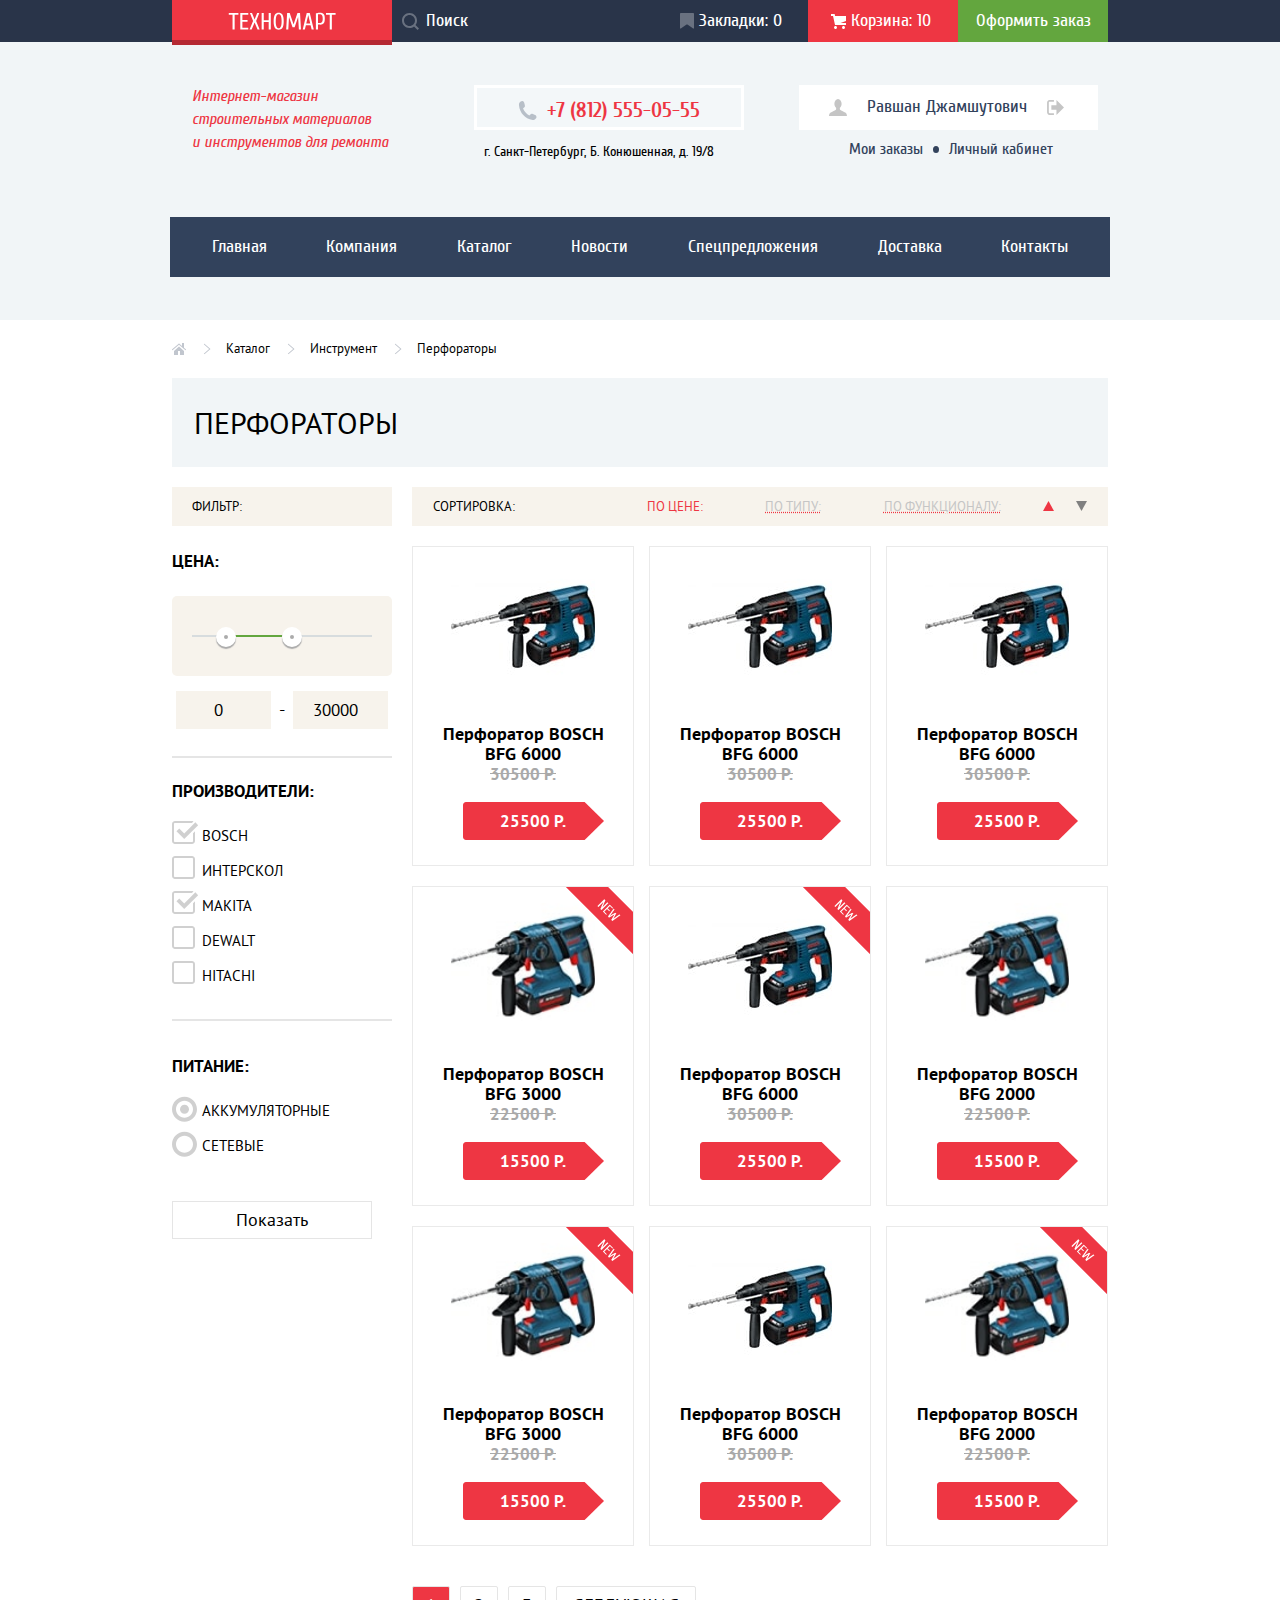
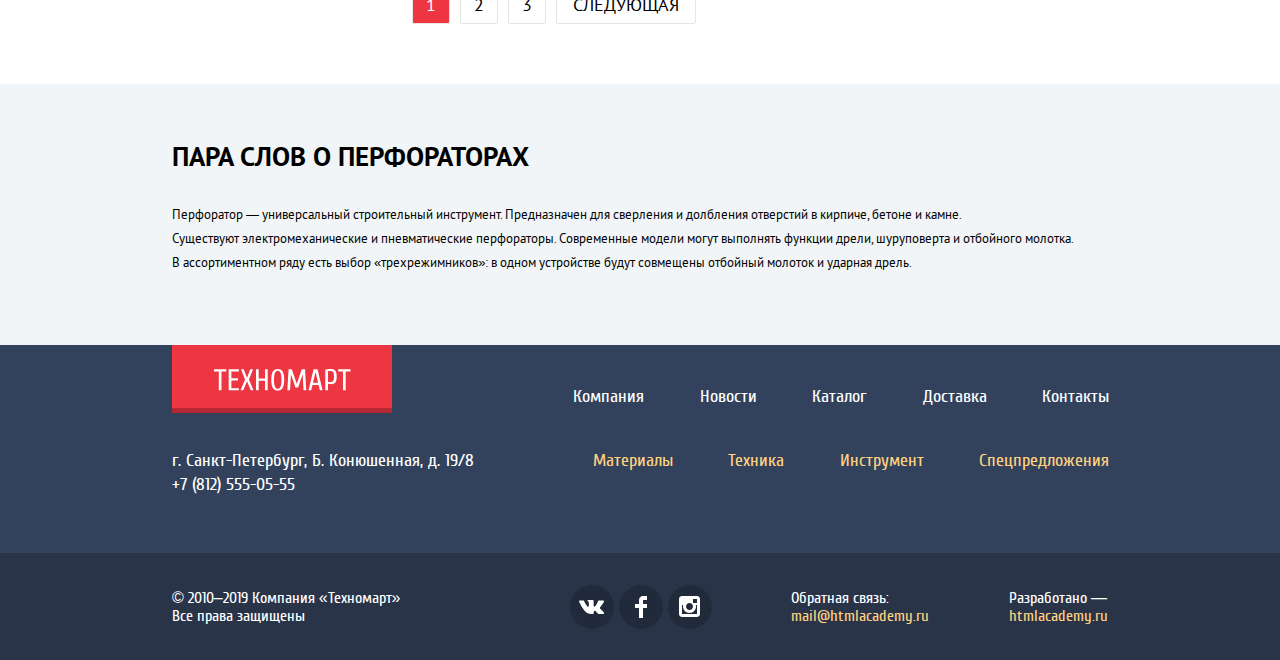
==== commit 6830f404: "Correct B4 and B14" ====
--- a/catalog.html
+++ b/catalog.html
@@ -7,7 +7,7 @@
     <link rel="icon" href="favicon.ico">
     <link rel="stylesheet" href="css/normalize.css" />
     <link rel="stylesheet" href="css/styles.css" />
-    <script type="text/javascript" src="./js/catalog.js"></script>
+
 </head>
 
 <body class="page-body">
@@ -24,7 +24,8 @@
                     </li>
                     <li class="search-item">
                         <img class="menu-icon" src="img/icon-search.svg" width="17" height="17" alt="search-icon" />
-                        <input class="search-input menu-text" placeholder="Поиск" type="text" />
+                        <label class="visually-hidden" for="search">Search</label>
+                        <input id="search" class="search-input menu-text" placeholder="Поиск" type="text" />
                     </li>
                     <li class="bookmark-item">
                         <h2 class="header-menu-button">
@@ -102,17 +103,20 @@
     <main class="catalog-main-content">
         <section class="container catalog-table">
             <ul class="list content-text-small breadcrumbs">
-                <li class="breadcrumbs-image-item"> <img src="img/icon-home.svg" alt="home-icon" height="12"
-                        width="14" /></li>
-                <li class="breadcrumbs-image-item"> <img src="img/icon-right-small.svg" alt="right-arrow" height="12"
-                        width="8" /></li>
-                <li> <a class="link" href="catalog.html">Каталог</a></li>
-                <li class="breadcrumbs-image-item"> <img src="img/icon-right-small.svg" alt="right-arrow" height="12"
-                        width="8" /></li>
-                <li> <a class="link" href="blank.html">Инструмент</a></li>
-                <li class="breadcrumbs-image-item"> <img src="img/icon-right-small.svg" alt="right-arrow" height="12"
-                        width="8" /></li>
-                <li> Перфораторы</li>
+                <li class="breadcrumbs-item breadcrumbs-item-first">
+                    <a class="link" href="index.html">
+                    </a>
+                </li>
+
+                <li class="breadcrumbs-item">
+                    <a class="link" href="catalog.html">Каталог</a>
+                </li>
+                <li class="breadcrumbs-item">
+                    <a class="link" href="blank.html">Инструмент</a>
+                </li>
+                <li class="breadcrumbs-item-current">
+                    Перфораторы
+                </li>
             </ul>
             <div class="content-container catalog-container">
                 <h2 class="content-title">ПЕРФОРАТОРЫ</h2>
@@ -120,18 +124,22 @@
             <div class="catalog-table-header content-text-small">ФИЛЬТР:</div>
             <ul class="list catalog-table-header content-text-small">
                 <li class="table-header-item ">СОРТИРОВКА:</li>
-                <li class="table-header-item active">ПО ЦЕНЕ:</li>
-                <li class="table-header-item">ПО ТИПУ:</li>
-                <li class="table-header-item">ПО ФУНКЦИОНАЛУ:</li>
+                <li class="table-header-item active"> <a class="link" href="#"> ПО ЦЕНЕ: </a></li>
+                <li class="table-header-item"> <a class="link" href="#"> ПО ТИПУ: </a></li>
+                <li class="table-header-item"> <a class="link" href="#"> ПО ФУНКЦИОНАЛУ: </a></li>
                 <li class="table-header-item active">
-                    <svg width="11" height="10" viewBox="0 0 11 10" fill="gray" xmlns="http://www.w3.org/2000/svg">
-                        <path d="M5.5 0L11 10L0 10" />
-                    </svg>
+                    <a class="link" href="#">
+                        <svg width="11" height="10" viewBox="0 0 11 10" fill="gray" xmlns="http://www.w3.org/2000/svg">
+                            <path d="M5.5 0L11 10L0 10" />
+                        </svg>
+                    </a>
                 </li>
                 <li class="table-header-item">
-                    <svg width="11" height="10" viewBox="0 0 11 10" fill="gray" xmlns="http://www.w3.org/2000/svg">
-                        <path d="M5.5 0L11 10L0 10" />
-                    </svg>
+                    <a class="link" href="#">
+                        <svg width="11" height="10" viewBox="0 0 11 10" fill="gray" xmlns="http://www.w3.org/2000/svg">
+                            <path d="M5.5 0L11 10L0 10" />
+                        </svg>
+                    </a>
                 </li>
             </ul>
             <section class="filter-panel">
@@ -233,7 +241,7 @@
                             <span> КУПИТЬ </span>
                         </button>
                         <button class="button button-bookmark" type="button">В ЗАКЛАДКИ</button>
-                        <img class="picture" width="144" height="128" src="img/BoshBFG6000.png" alt="item" />
+                        <img class="picture" width="144" height="128" src="img/boshbfg6000.jpg" alt="item" />
                     </div>
                     <div class="card-price">
                         <p>Перфоратор BOSCH<br>BFG 6000
@@ -249,7 +257,7 @@
                             <span> КУПИТЬ </span>
                         </button>
                         <button class="button button-bookmark" type="button">В ЗАКЛАДКИ</button>
-                        <img class="picture" width="144" height="128" src="img/BoshBFG6000.png" alt="item" />
+                        <img class="picture" width="144" height="128" src="img/boshbfg6000.jpg" alt="item" />
                     </div>
                     <div class="card-price">
                         <p>Перфоратор BOSCH<br>BFG 6000
@@ -265,7 +273,7 @@
                             <span> КУПИТЬ </span>
                         </button>
                         <button class="button button-bookmark" type="button">В ЗАКЛАДКИ</button>
-                        <img class="picture" width="144" height="128" src="img/BoshBFG6000.png" alt="item" />
+                        <img class="picture" width="144" height="128" src="img/boshbfg6000.jpg" alt="item" />
                     </div>
                     <div class="card-price">
                         <p>Перфоратор BOSCH<br>BFG 6000
@@ -281,7 +289,7 @@
                             <span> КУПИТЬ </span>
                         </button>
                         <button class="button button-bookmark" type="button">В ЗАКЛАДКИ</button>
-                        <img class="picture" width="144" height="128" src="img/BoshBFG3000.png" alt="item" />
+                        <img class="picture" width="144" height="128" src="img/boshbfg3000.jpg" alt="item" />
                     </div>
                     <div class="card-price">
                         <p>Перфоратор BOSCH<br>BFG 3000
@@ -297,7 +305,7 @@
                             <span> КУПИТЬ </span>
                         </button>
                         <button class="button button-bookmark" type="button">В ЗАКЛАДКИ</button>
-                        <img class="picture" width="144" height="128" src="img/BoshBFG6000.png" alt="item" />
+                        <img class="picture" width="144" height="128" src="img/boshbfg6000.jpg" alt="item" />
                     </div>
                     <div class="card-price">
                         <p>Перфоратор BOSCH<br>BFG 6000
@@ -313,7 +321,7 @@
                             <span> КУПИТЬ </span>
                         </button>
                         <button class="button button-bookmark" type="button">В ЗАКЛАДКИ</button>
-                        <img class="picture" width="144" height="128" src="img/BoshBFG2000.png" alt="item" />
+                        <img class="picture" width="144" height="128" src="img/boshbfg2000.jpg" alt="item" />
                     </div>
                     <div class="card-price">
                         <p>Перфоратор BOSCH<br>BFG 2000
@@ -329,7 +337,7 @@
                             <span> КУПИТЬ </span>
                         </button>
                         <button class="button button-bookmark" type="button">В ЗАКЛАДКИ</button>
-                        <img class="picture" width="144" height="128" src="img/BoshBFG3000.png" alt="item" />
+                        <img class="picture" width="144" height="128" src="img/boshbfg3000.jpg" alt="item" />
                     </div>
                     <div class="card-price">
                         <p>Перфоратор BOSCH<br>BFG 3000
@@ -345,7 +353,7 @@
                             <span> КУПИТЬ </span>
                         </button>
                         <button class="button button-bookmark" type="button">В ЗАКЛАДКИ</button>
-                        <img class="picture" width="144" height="128" src="img/BoshBFG6000.png" alt="item" />
+                        <img class="picture" width="144" height="128" src="img/boshbfg6000.jpg" alt="item" />
                     </div>
                     <div class="card-price">
                         <p>Перфоратор BOSCH<br>BFG 6000
@@ -361,7 +369,7 @@
                             <span> КУПИТЬ </span>
                         </button>
                         <button class="button button-bookmark" type="button">В ЗАКЛАДКИ</button>
-                        <img class="picture" width="144" height="128" src="img/BoshBFG2000.png" alt="item" />
+                        <img class="picture" width="144" height="128" src="img/boshbfg2000.jpg" alt="item" />
                     </div>
                     <div class="card-price">
                         <p>Перфоратор BOSCH<br>BFG 2000
@@ -439,13 +447,19 @@
                 <section class="footer-social">
                     <h3 class="visually-hidden">Coциальные сети</h3>
                     <ul class="list">
-                        <li class="button social-button">
-                            <img src="img/icon-vk.svg" alt="vk" width="26" height="15" />
+                        <li>
+                            <a href="#" class="link button social-button">
+                                <img src="img/icon-vk.svg" alt="vk" width="26" height="15" />
+                            </a>
                         </li>
-                        <li class="button social-button">
-                            <img src="img/icon-fb.svg" alt="fb" width="12" height="22" />
-                        <li class="button social-button">
-                            <img src="img/icon-insta.svg" alt="inst" width="21" height="21" />
+                        <li>
+                            <a href="#" class="link button social-button">
+                                <img src="img/icon-fb.svg" alt="fb" width="12" height="22" />
+                            </a>
+                        <li>
+                            <a href="#" class="link button social-button">
+                                <img src="img/icon-insta.svg" alt="inst" width="21" height="21" />
+                            </a>
                         </li>
                     </ul>
                 </section>
@@ -474,6 +488,7 @@
             <button class="button button-continue" type="button">ПРОДОЛЖИТЬ ПОКУПКИ</button>
         </div>
     </section>
+    <script type="text/javascript" src="./js/catalog.js"></script>
 </body>
 
 </html>--- a/css/styles.css
+++ b/css/styles.css
@@ -137,11 +137,6 @@
     overflow: hidden;
 }
 
-.link-new {
-    background-color: var(--basic-red);
-    color: var(--basic-white);
-    font-weight: normal;
-}
 .container {
     width: 940px;
     box-sizing: border-box;
@@ -158,9 +153,9 @@
     background-color: var(--basic-neutral);
 }
 .page-header-logo {
-    text-decoration: none;
+    height: 47px;
     width: 220px;
-    height: 47px;
+    box-shadow: inset 0px -5px 0px rgba(0, 0, 0, 0.24);
 }
 .header-menu {
     height: 42px;
@@ -713,13 +708,12 @@
 
 .content-wrapper {
     background-color: var(--basic-neutral);
-    height: 522px;
     margin-top: 70px;
 }
 
 .shipment {
     padding: 20px 0px;
-    margin-top: 60px;
+
     margin-bottom: 60px;
 }
 .shipment h2 {
@@ -776,18 +770,19 @@
 .services-desc-item {
     position: relative;
 }
+.services-desc-item a.button {
+    margin-top: 30px;
+}
+
 .services-desc-list h2 {
     margin-left: 0px;
     margin-top: 0px;
 }
-.services-desc-item p {
-    float: left;
-    margin: 0px;
-}
+
 .services-desc-item img {
     position: absolute;
     right: 0px;
-    top: 10px;
+    top: 0px;
 }
 
 .section-partners {
@@ -940,12 +935,11 @@
 .social-button img {
     vertical-align: middle;
 }
-.social-button:hover {
-    background: var(--basic-red-hover);
-}
+.social-button:hover,
 .social-button:active {
-    background: var(--basic-red-click);
-}
+    background: var(--basic-red);
+}
+
 .footer-item a {
     color: var(--basic-orange-light);
 }
@@ -1129,16 +1123,39 @@
 }
 
 .breadcrumbs {
+    margin-left: 14px;
     display: flex;
     flex-wrap: wrap;
     grid-column: 1/-1;
 }
+
 .breadcrumbs li {
-    margin-right: 20px;
-}
-.breadcrumbs-image-item {
-    display: flex;
-    align-items: center;
+    position: relative;
+    margin-right: 40px;
+}
+
+.breadcrumbs-item::after {
+    content: "";
+    position: absolute;
+    top: 3px;
+    right: -25px;
+    width: 8px;
+    height: 12px;
+    background: url("../img/icon-right-small.svg");
+}
+
+.breadcrumbs li:last-child {
+    margin-right: 0;
+}
+
+.breadcrumbs-item-first a::before {
+    content: "";
+    position: absolute;
+    top: 3px;
+    right: 0px;
+    width: 14px;
+    height: 12px;
+    background: url("../img/icon-home.svg");
 }
 
 .catalog-container {
@@ -1202,6 +1219,7 @@
     color: var(--basic-red);
     text-decoration: none;
 }
+
 .catalog-table-header li.active svg {
     fill: var(--basic-red);
 }
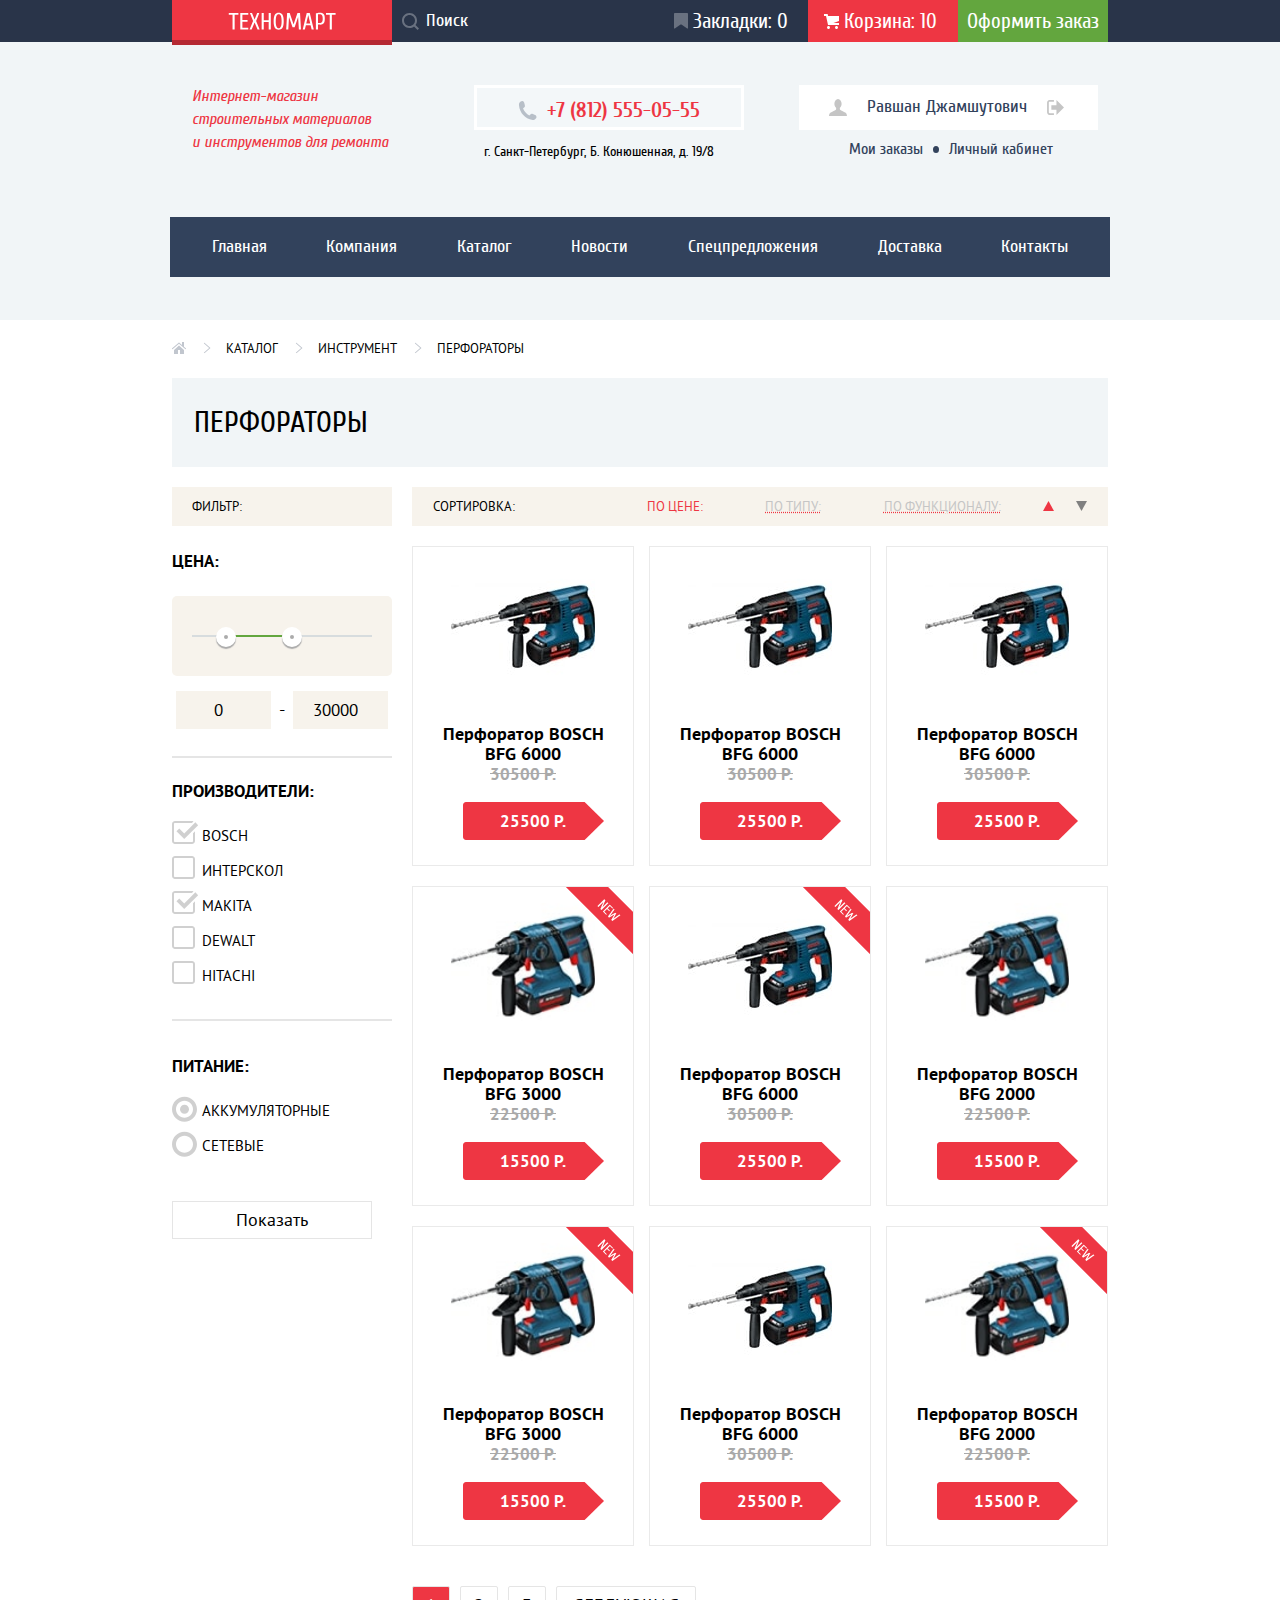
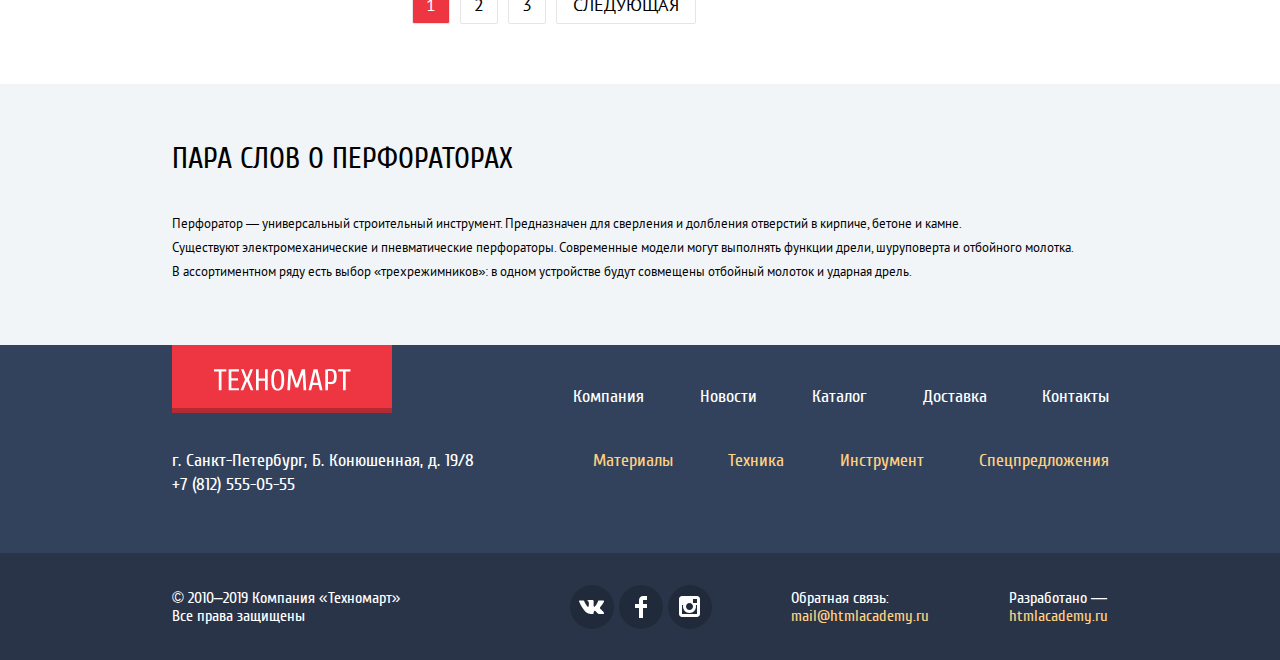
==== commit c47fece8: "Correct B9" ====
--- a/catalog.html
+++ b/catalog.html
@@ -396,7 +396,7 @@
         </section>
         <section class="catalog-info">
             <div class="container">
-                <h2 class="header-title">ПАРА СЛОВ О ПЕРФОРАТОРАХ</h2>
+                <h2 class="content-title">ПАРА СЛОВ О ПЕРФОРАТОРАХ</h2>
                 <p class="content-text">
                     Перфоратор — универсальный строительный инструмент. Предназначен для сверления и долбления отверстий
                     в кирпиче, бетоне и камне. <br />
--- a/css/styles.css
+++ b/css/styles.css
@@ -114,6 +114,9 @@
     font-weight: normal;
     background-color: var(--basic-red);
     color: var(--basic-white);
+    font-size: 14px;
+    line-height: 18px;
+    text-transform: uppercase;
     width: 192px;
     height: 38px;
 }
@@ -308,8 +311,8 @@
     align-items: center;
     padding: 0px;
     margin: 0px;
-    font-size: 18px;
-    line-height: 24px;
+    font-size: 21px;
+    line-height: 21px;
     font-weight: normal;
 }
 
@@ -608,15 +611,16 @@
     display: flex;
     gap: 10px;
 }
-.bottom-slider-controls div:first-child a {
+.button-wrapper a {
     margin-left: 30px;
+    
 }
 .slider-buttons button {
     padding: 0;
     width: 10px;
     height: 10px;
-    background-color: white;
-    border: 2px solid #ffffff;
+    background-color: var(--basic-white);
+    border: 2px solid var(--basic-white);
     border-radius: 50%;
     cursor: pointer;
 }
@@ -637,6 +641,7 @@
 }
 
 .content-title {
+    font-family: "Cuprum", "Arial", sans-serif;
     font-size: 30px;
     line-height: 30px;
     font-weight: normal;
@@ -1131,13 +1136,14 @@
 
 .breadcrumbs li {
     position: relative;
+    text-transform: uppercase;
     margin-right: 40px;
 }
 
 .breadcrumbs-item::after {
     content: "";
     position: absolute;
-    top: 3px;
+    top: 2px;
     right: -25px;
     width: 8px;
     height: 12px;
@@ -1151,7 +1157,7 @@
 .breadcrumbs-item-first a::before {
     content: "";
     position: absolute;
-    top: 3px;
+    top: 2px;
     right: 0px;
     width: 14px;
     height: 12px;
@@ -1236,6 +1242,7 @@
 }
 .catalog-info h2 {
     padding: 0;
+    margin-left: 0;
     margin-top: 60px;
 }
 .content-text-small {
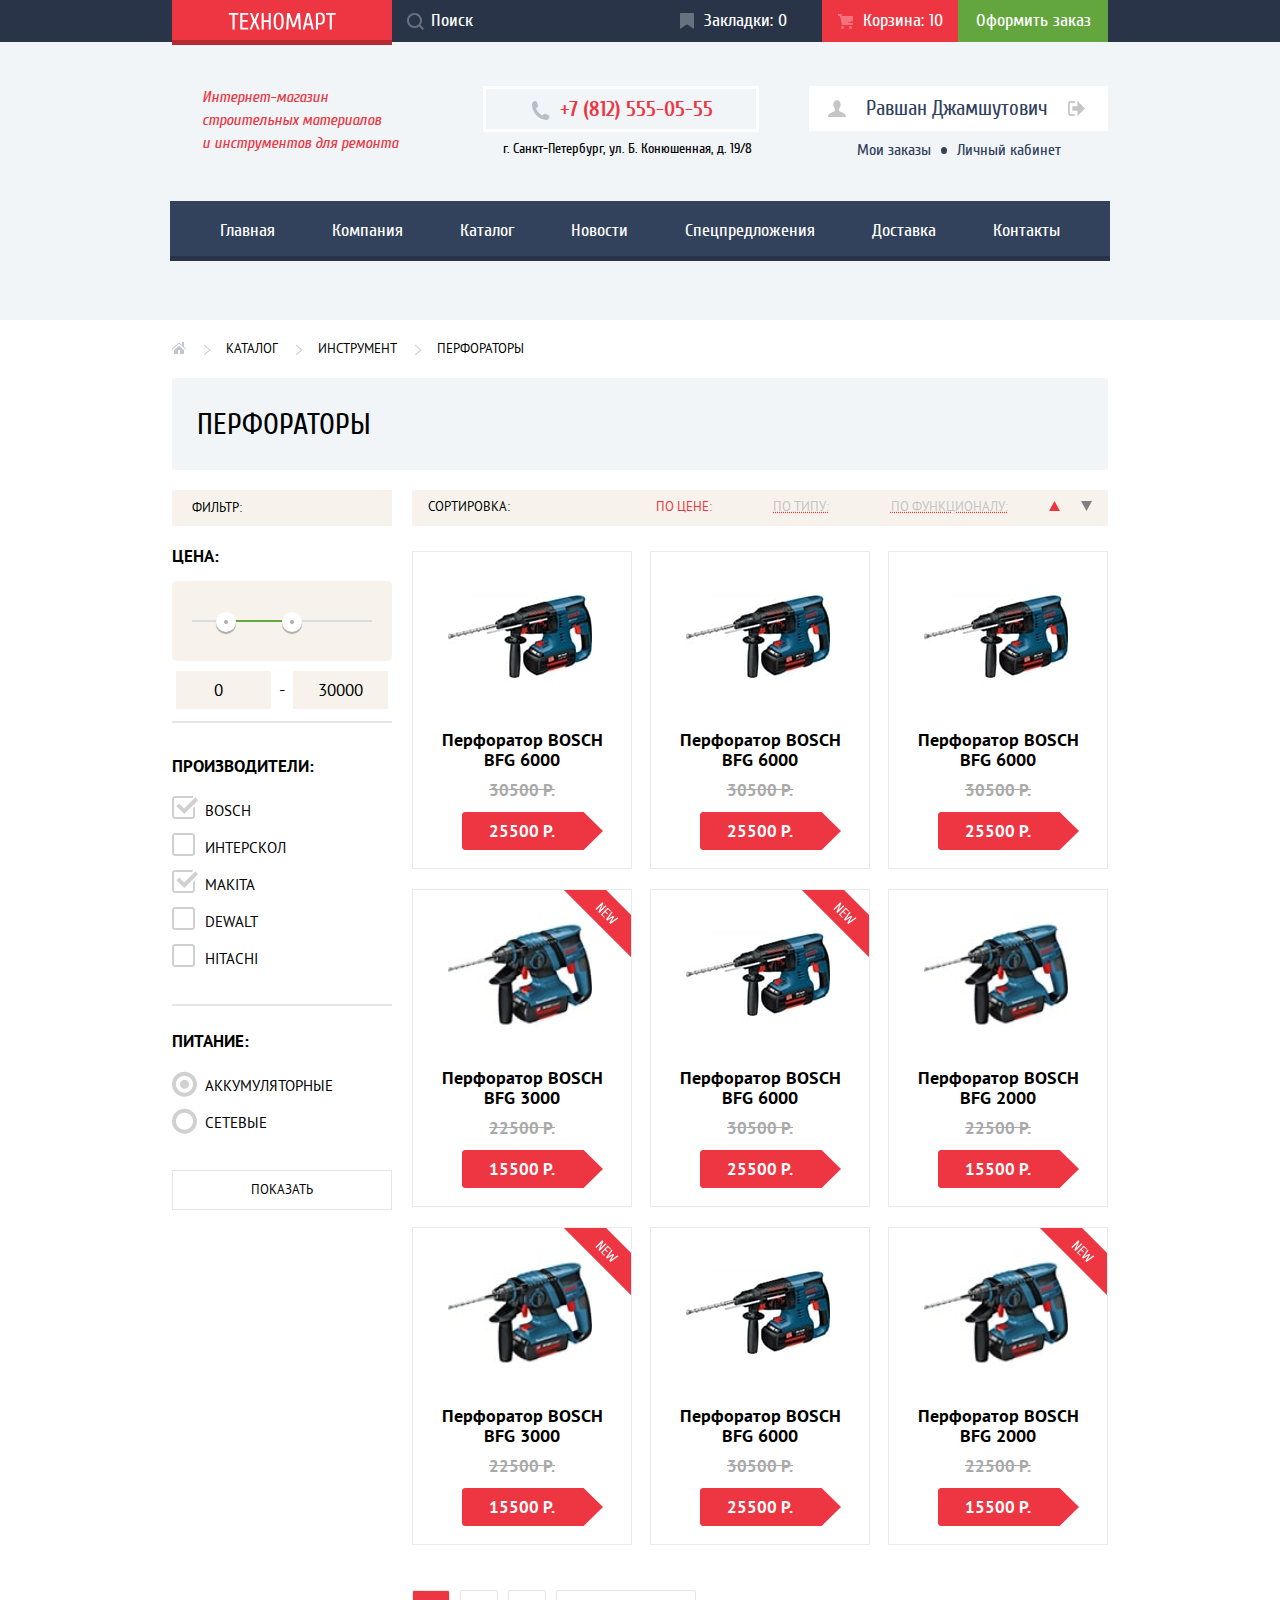
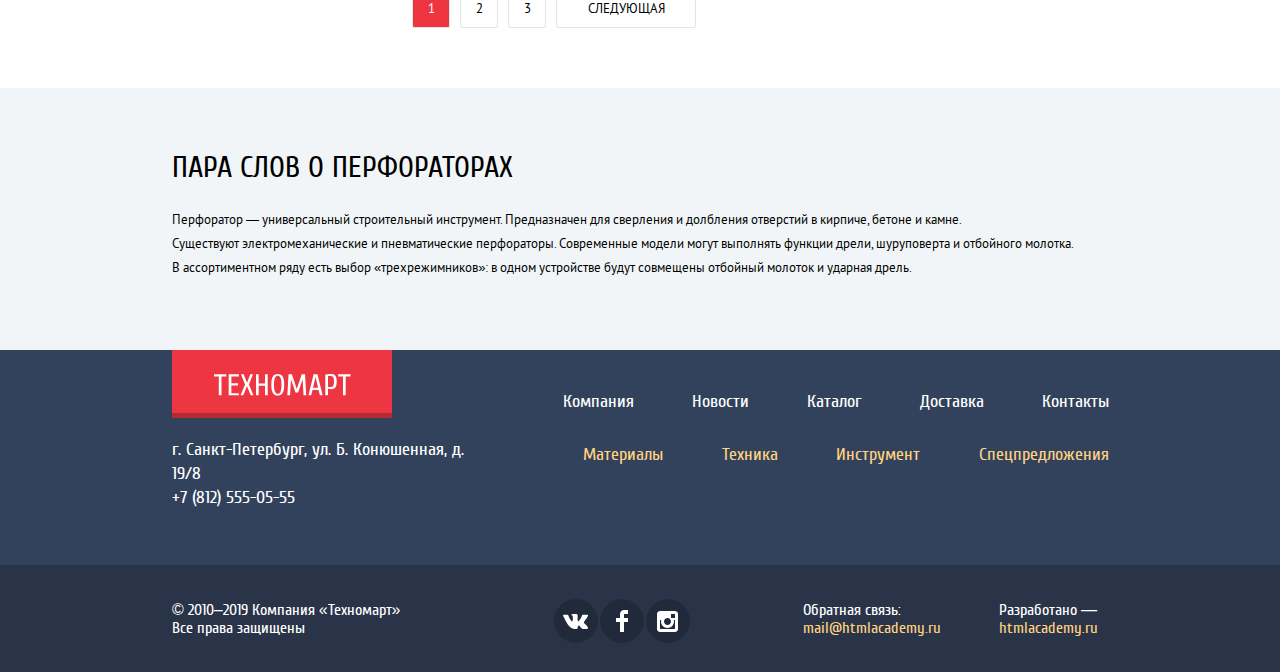
==== commit 9d7212e2: "Correct B11" ====
--- a/catalog.html
+++ b/catalog.html
@@ -14,40 +14,42 @@
     <form action="https://echo.htmlacademy.ru" method="post">
         <header class="page-header catalog-header">
             <section class="header-menu">
-                <ul class="container list top-menu">
-                    <li>
-                        <h1 class="visually-hidden">Техномарт</h1>
-                        <a class="button button-red page-header-logo" href="index.html">
-                            <img class="header-logo-icon" src="img/logo-technomart.svg" width="108" height="18"
-                                alt="header-logo" />
-                        </a>
-                    </li>
-                    <li class="search-item">
-                        <img class="menu-icon" src="img/icon-search.svg" width="17" height="17" alt="search-icon" />
-                        <label class="visually-hidden" for="search">Search</label>
-                        <input id="search" class="search-input menu-text" placeholder="Поиск" type="text" />
-                    </li>
-                    <li class="bookmark-item">
-                        <h2 class="header-menu-button">
-                            <img class="menu-icon" src="img/icon-bookmark.svg" width="14" height="16"
-                                alt="bookmark-icon" />
-                            <span class="menu-text">Закладки: 0</span>
-                        </h2>
-                    </li>
-                    <li class="cart-item item-active">
-                        <h2 class="header-menu-button">
-                            <img class="menu-icon" src="img/icon-cart.svg" width="15" height="15" alt="cart">
-                            <span class="menu-text">Корзина: 10</span>
-                        </h2>
-                    </li>
-                    <li class="button-item">
-                        <h2 class="header-menu-button">
-                            <button type="submit" class="button button-order">
-                                Оформить заказ
-                            </button>
-                        </h2>
-                    </li>
-                </ul>
+                <div class="header-menu-inner">
+                    <ul class="container list top-menu">
+                        <li>
+                            <h1 class="visually-hidden">Техномарт</h1>
+                            <a class="button button-red page-header-logo" href="index.html">
+                                <img class="header-logo-icon" src="img/logo-technomart.svg" width="108" height="18"
+                                    alt="header-logo" />
+                            </a>
+                        </li>
+                        <li class="search-item">
+                            <img class="menu-icon" src="img/icon-search.svg" width="17" height="17" alt="search-icon" />
+                            <label class="visually-hidden" for="search">Search</label>
+                            <input id="search" class="search-input menu-text" placeholder="Поиск" type="text" />
+                        </li>
+                        <li class="bookmark-item">
+                            <h2 class="header-menu-button">
+                                <img class="menu-icon" src="img/icon-bookmark.svg" width="14" height="16"
+                                    alt="bookmark-icon" />
+                                <span class="menu-text">Закладки: 0</span>
+                            </h2>
+                        </li>
+                        <li class="cart-item item-active">
+                            <h2 class="header-menu-button">
+                                <img class="menu-icon" src="img/icon-cart.svg" width="15" height="15" alt="cart">
+                                <span class="menu-text">Корзина: 10</span>
+                            </h2>
+                        </li>
+                        <li class="button-item">
+                            <h2 class="header-menu-button">
+                                <button type="submit" class="button button-order">
+                                    Оформить заказ
+                                </button>
+                            </h2>
+                        </li>
+                    </ul>
+                </div>
             </section>
             <section class="container header-content">
                 <ul class="list header-content-list">
@@ -58,13 +60,12 @@
                             и инструментов для ремонта
                         </p>
                     </li>
-                    <li class="tel-container">
+                    <li class="tel-container tel-container-catalog">
                         <a class="link button phone-item" href="tel:+78125550555">
-                            <img class="phone-icon" alt="phone-icon" src="img/icon-phone.svg" width="19" height="19" />
                             <span>+7 (812) 555-05-55 </span>
                         </a>
-                        <p class="header-content-text-small">
-                            г. Санкт-Петербург, Б. Конюшенная, д. 19/8
+                        <p>
+                            г. Санкт-Петербург, ул. Б. Конюшенная, д. 19/8
                         </p>
                     </li>
                     <li>
@@ -232,7 +233,7 @@
             </section>
 
 
-            <div class="content-list">
+            <div class="content-list content-list-catalog">
                 <!-- список\карточки популярных товаров -->
                 <div class="card large-card">
                     <div class="card-buttons">
@@ -399,9 +400,9 @@
                 <h2 class="content-title">ПАРА СЛОВ О ПЕРФОРАТОРАХ</h2>
                 <p class="content-text">
                     Перфоратор — универсальный строительный инструмент. Предназначен для сверления и долбления отверстий
-                    в кирпиче, бетоне и камне. <br />
+                    в кирпиче, бетоне и камне. <br>
                     Существуют электромеханические и пневматические перфораторы. Современные модели могут выполнять
-                    функции дрели, шуруповерта и отбойного молотка. <br />
+                    функции дрели, шуруповерта и отбойного молотка. <br>
                     В ассортиментном ряду есть выбор «трехрежимников»: в одном устройстве будут совмещены отбойный
                     молоток и ударная дрель.
                 </p>
@@ -409,14 +410,14 @@
         </section>
     </main>
     <footer class="page-footer">
+
         <section class="first-footer">
             <div class="container">
-                <h2 class="visually-hidden">Техномарт</h2>
                 <a class="link button button-red button-logo" href="index.html">
                     <img src="img/logo-technomart.svg" width="138" height="23" alt="footer-logo" />
                 </a>
                 <p class="menu-text">
-                    г. Санкт-Петербург, Б. Конюшенная, д. 19/8 <br>
+                    г. Санкт-Петербург, ул. Б. Конюшенная, д. 19/8<br>
                     +7 (812) 555-05-55
                 </p>
                 <nav>
@@ -445,6 +446,7 @@
                     Все права защищены
                 </h3>
                 <section class="footer-social">
+                    <!--  кнопки соц. сетей -->
                     <h3 class="visually-hidden">Coциальные сети</h3>
                     <ul class="list">
                         <li>
@@ -463,11 +465,11 @@
                         </li>
                     </ul>
                 </section>
-                <p class="footer-item menu-text-small">
+                <p class="footer-item footer-item-1 menu-text-small">
                     Обратная связь: <br>
                     <a class="link" href="mailto:fakemail@example.com">mail@htmlacademy.ru</a>
                 </p>
-                <p class="footer-item menu-text-small">
+                <p class="footer-item footer-item-2 menu-text-small">
                     Разработано — <br>
                     <a class="link" href="https://htmlacademy.ru">htmlacademy.ru</a>
                 </p>
@@ -488,7 +490,7 @@
             <button class="button button-continue" type="button">ПРОДОЛЖИТЬ ПОКУПКИ</button>
         </div>
     </section>
-    <script type="text/javascript" src="./js/catalog.js"></script>
+    <script src="./js/catalog.js"></script>
 </body>
 
 </html>--- a/css/styles.css
+++ b/css/styles.css
@@ -118,7 +118,7 @@
     line-height: 18px;
     text-transform: uppercase;
     width: 192px;
-    height: 38px;
+    padding: 10px 0px 10px 0px;
 }
 .button-red:hover {
     background-color: var(--basic-red-hover);
@@ -150,18 +150,21 @@
 /* Top menu */
 
 .page-header {
-    margin-bottom: 70px;
+    margin-bottom: 60px;
+    gap: 20px;
     display: grid;
+    grid-template-rows: auto 1fr 1fr;
     height: 320px;
     background-color: var(--basic-neutral);
 }
 .page-header-logo {
+    box-sizing: border-box;
     height: 47px;
     width: 220px;
     box-shadow: inset 0px -5px 0px rgba(0, 0, 0, 0.24);
 }
-.header-menu {
-    height: 42px;
+
+.header-menu-inner {
     background-color: var(--basic-extra-dark);
 }
 .top-menu {
@@ -176,16 +179,19 @@
     display: flex;
     align-items: center;
 }
-
-.bookmark-item,
 .cart-item {
-    flex-basis: 150px;
+    flex-basis: 136px;
     justify-content: center;
+}
+
+.bookmark-item .header-menu-button {
+    padding-right: 30px;
+    padding-left: 30px;
 }
 
 .bookmark-item span,
 .cart-item span {
-    margin-left: 5px;
+    margin-left: 10px;
     margin-right: 5px;
 }
 
@@ -195,15 +201,14 @@
 
 .bookmark-item img,
 .cart-item img {
+    margin-left: 5px;
     filter: opacity(0.3);
 }
 .bookmark-item:hover img,
 .cart-item:hover img {
     filter: opacity(1);
 }
-.item-active img {
-    filter: opacity(1);
-}
+
 
 .bookmark-item:active,
 .cart-item:active {
@@ -223,7 +228,7 @@
     flex-grow: 1;
 }
 .search-item img {
-    margin-left: 10px;
+    margin-left: 15px;
     filter: opacity(0.3);
 }
 .search-item:focus-within {
@@ -279,16 +284,27 @@
     background-color: var(--basic-green-click);
 }
 /* Second menu */
-
+.header-content {
+    display: flex;
+    flex-direction: column-reverse;
+}
 .header-content-list {
     display: grid;
-    margin: 0 auto;
+    margin-bottom: 10px;
     column-gap: 50px;
     grid-template-columns: 1fr 1fr 1fr;
 }
-
+.catalog-header ul.header-content-list {
+    margin-bottom: 20px;
+}
+.catalog-header ul.header-content-list li {
+    margin: 0px;
+}
+.header-content-list li {
+    margin-bottom: 10px;
+}
 .header-content-list li:first-child p {
-    margin: 0px 0px 0px 20px;
+    margin: 0px 0px 0px 30px;
 }
 
 .tel-container {
@@ -296,32 +312,63 @@
     flex-direction: column;
     justify-content: flex-end;
 }
+
 .phone-item {
-    background: #f3f7f9;
-    border: 3px solid #ffffff;
-    box-sizing: border-box;
+    position: relative;
+    background: transparent;
+    margin-right: 20px;
+    border: 3px solid var(--basic-white);
+    font-weight: 700;
+    font-size: 21px;
+    line-height: 30px;
+    color: var(--basic-red);
+}
+.phone-item span {
+    padding-top: 5px;
+    padding-bottom: 5px;
+    padding-left: 20px;
+}
+.phone-item span::before {
+    background: url("../img/icon-phone.svg");
+    position: absolute;
+    top: 12px;
+    left: 25px;
+    width: 19px;
+    height: 19px;
+    content: "";
+}
+.tel-container p {
+    margin: 5px 0px 0px 0px;
+    padding: 0px;
+    font-size: 14px;
+    color: var(--basic-black);
+}
+.tel-container-catalog a {
     width: 270px;
-    text-align: center;
-    padding-top: 5px;
-    height: 45px;
-    align-content: flex-start;
-}
+    margin-right: 0px;
+}
+.tel-container-catalog span {
+    padding-left: 30px;
+}
+.tel-container-catalog span:before {
+    left: 45px;
+}
+.tel-container-catalog p {
+    padding: 0px 0px 0px 20px;
+}
+
 .header-menu-button {
     display: flex;
     align-items: center;
     padding: 0px;
     margin: 0px;
-    font-size: 21px;
-    line-height: 21px;
+
+    font-style: normal;
     font-weight: normal;
-}
-
-.enter-button:hover {
-    color: var(--basic-red);
-}
-.enter-button:hover img {
-    filter: invert(100%);
-}
+    font-size: 18px;
+    line-height: 24px;
+}
+
 .enter-button:active,
 .enter-button:focus {
     color: var(--basic-gray-light);
@@ -330,18 +377,20 @@
 .enter-button {
     width: 121px;
     height: 45px;
-    margin-right: 10px;
-}
+    padding: 0px;
+    color: var(--basic-dark);
+    font-size: 21px;
+    line-height: 21px;
+}
+
 .signup-button {
+    font-size: 21px;
+    line-height: 21px;
     padding: 0px;
     height: 45px;
     width: 150px;
 }
-.enter-button {
-    margin-left: 5px;
-    padding: 0px;
-    color: var(--basic-dark);
-}
+
 .enter-button:hover,
 .signup-button:hover {
     color: var(--basic-red);
@@ -350,8 +399,9 @@
     margin-right: 5px;
 }
 .enter-button:hover img {
-    filter: invert(1);
-}
+    filter: invert(100%);
+}
+
 .enter-button:active,
 .signup-button:active {
     color: var(--basic-gray);
@@ -377,28 +427,19 @@
 .enter-button-large img.login-icon {
     margin-left: 20px;
 }
-.page-header-logo {
-    background-color: var(--basic-red);
-}
+
 .header-content-text {
     color: var(--basic-red);
     font-style: italic;
     font-size: 16px;
     line-height: 23px;
 }
-.phone-item {
-    font-weight: 700;
-    font-size: 21px;
-    line-height: 30px;
-    color: var(--basic-red);
-}
-.phone-icon {
-    margin-right: 10px;
-}
+
 .button-container {
     display: flex;
     justify-content: space-between;
     align-items: center;
+    gap: 10px;
 }
 .button-container-vertical {
     color: var(--basic-dark);
@@ -429,32 +470,28 @@
 .button-container-vertical a:focus {
     color: var(--basic-gray-light);
 }
-.header-content-text-small {
-    font-size: 14px;
-    color: var(--basic-black);
-    margin: 10px;
-}
 
 /* Top navigation menu */
 
 .header-navigation {
     width: 940px;
-    min-height: 60px;
     margin: 0 auto;
 }
+
 .navigation-menu {
     background-color: var(--basic-dark);
     display: flex;
     flex-wrap: wrap;
     justify-content: space-around;
+    box-shadow: inset 0px -5px 0px #293449;
 }
 
 .navigation-menu li:first-child {
-    margin-left: 10px;
+    margin-left: 20px;
 }
 
 .navigation-menu li:last-child {
-    margin-right: 10px;
+    margin-right: 20px;
 }
 
 .navigation-menu a {
@@ -489,16 +526,20 @@
     flex-direction: row;
     justify-content: space-around;
     align-items: center;
-    width: 300px;
-    height: 123px;
-}
-
+}
+.cards-gallery div.card div:first-child {
+    margin-right: 10px;
+}
+.cards-gallery div.card:not(:first-child) div:first-child {
+    margin-left: 5px;
+}
 .cards-gallery div.card div:last-child {
-    margin-right: 10px;
+    margin-right: 20px;
 }
 
 .card-title {
     font-weight: 700;
+    font-size: 24px;
     line-height: 30px;
     margin: 0px 0px 10px 0px;
     padding: 0;
@@ -545,25 +586,33 @@
 .slider-container {
     grid-row: 2/4;
     grid-column: 1/3;
+    gap: 5px;
     background-repeat: no-repeat;
     background-position: top center;
+    background-color: var(--basic-neutral-dark);
     display: grid;
-    grid-template-rows: 104px auto auto;
-}
-
-.slider-list {
-    width: 620px;
+    grid-template-rows: auto auto auto;
+}
+.slider-title-wrapper {
+    position: relative;
+}
+.slider-title-background {
     height: 104px;
+    width: 100%;
+    z-index: -1;
     background: rgba(0, 0, 0, 0.25);
+    position: absolute;
+    top: 0;
+    left: 0;
 }
 
 .slider-item p {
-    padding: 0;
+    padding: 5px 0px 0px 5px;
     margin: 0;
 }
 .slider-item {
     display: none;
-    padding: 30px 0px 0px 30px;
+    padding: 20px 0px 0px 20px;
 }
 .slide-current {
     display: block;
@@ -585,6 +634,7 @@
 .side-slider-controls {
     display: flex;
     justify-content: space-between;
+    align-items: flex-start;
 }
 .side-slider-controls button {
     background-color: transparent;
@@ -604,19 +654,22 @@
     align-items: center;
 }
 .bottom-slider-controls div:first-child {
-    flex-grow: 1;
+    flex-grow: 2;
 }
 .bottom-slider-controls div:last-child {
-    flex-grow: 2;
-    display: flex;
+    flex-grow: 8;
+    display: flex;
+    align-self: flex-end;
     gap: 10px;
 }
 .button-wrapper a {
-    margin-left: 30px;
-    
+    margin-top: 5px;
+    margin-left: 20px;
+    margin-right: 10px;
 }
 .slider-buttons button {
     padding: 0;
+    margin-bottom: 10px;
     width: 10px;
     height: 10px;
     background-color: var(--basic-white);
@@ -629,14 +682,14 @@
 }
 
 /* Content Styles */
-
+.section-container {
+    margin-top: 55px;
+}
 .content-container {
-    height: 89px;
-    padding: 0px 2px 0px 2px;
+    padding: 22px 2px 20px 5px;
     display: flex;
     justify-content: space-between;
     align-items: center;
-    margin-top: 60px;
     background-color: var(--basic-neutral-light);
 }
 
@@ -646,25 +699,30 @@
     line-height: 30px;
     font-weight: normal;
     color: var(--basic-black);
-    padding: 0;
-    margin-left: 20px;
+    margin: 0;
+    padding: 10px 0px 0px 20px;
 }
 .content-container a {
+    margin-top: 10px;
     margin-right: 10px;
 }
 
 /* Cards with items */
 
 .card {
+    box-sizing: border-box;
     border: 1px solid #eaeaea;
 }
 
 .card p {
     line-height: 20px;
+    padding: 0;
+    margin: 20px 0 12px 0px;
     text-align: center;
     color: var(--basic-black);
 }
 .card s {
+    padding-top: 10px;
     font-size: 17px;
     display: block;
     color: var(--basic-gray);
@@ -680,14 +738,20 @@
     display: flex;
     justify-content: space-between;
     flex-wrap: wrap;
-    margin: 20px 0px;
+    padding-bottom: 10px;
+    padding-top: 20px;
     font-family: "PT Sans", "Arial", sans-serif;
     font-weight: 700;
 }
-.content-list li.card {
+.content-list-catalog {
+    padding-top: 25px;
+}
+.manufactors a {
+    margin-right: 15px;
 }
 
 .manufactors-list {
+    padding-top: 16px;
     display: flex;
     justify-content: space-between;
     flex-wrap: wrap;
@@ -713,16 +777,22 @@
 
 .content-wrapper {
     background-color: var(--basic-neutral);
-    margin-top: 70px;
+    padding-top: 10px;
+    padding-bottom: 105px;
+    margin-top: 60px;
 }
 
 .shipment {
-    padding: 20px 0px;
-
-    margin-bottom: 60px;
+    padding: 45px 0px 0px 0px;
+    margin-bottom: 45px;
 }
 .shipment h2 {
-    margin-left: 0px;
+    margin: 0px;
+    padding: 10px 0px 0px 0px;
+}
+.shipment p {
+    padding: 25px 0px;
+    margin: 0;
 }
 .content-text {
     font-family: "PT Sans", "Arial", sans-serif;
@@ -744,17 +814,15 @@
     opacity: 0.25;
     position: absolute;
     top: -50px;
-    left: 210px;
+    left: 230px;
 }
 .services-list {
-    margin-right: 20px;
+    margin-right: 0px;
     display: grid;
-    height: 183px;
+
     text-align: left;
 }
-.services-desc-list {
-    height: 283px;
-}
+
 .services-item {
     font-size: 21px;
     line-height: 30px;
@@ -773,40 +841,55 @@
     background-color: var(--basic-white);
 }
 .services-desc-item {
+    display: none;
     position: relative;
 }
+.services-desc-item-active {
+    display: block;
+}
+
 .services-desc-item a.button {
     margin-top: 30px;
 }
 
 .services-desc-list h2 {
-    margin-left: 0px;
-    margin-top: 0px;
+    margin: 0px;
+    padding: 0px;
 }
 
 .services-desc-item img {
     position: absolute;
     right: 0px;
-    top: 0px;
-}
-
+    top: 20px;
+}
+.services-desc-item img.image-credit, .services-desc-item img.image-guarantee {
+    top: 0px
+}
+
+.services-desc-list p {
+    padding-top: 0px;
+    margin-top: 15px;
+}
 .section-partners {
     position: relative;
     display: flex;
     flex-direction: row;
     justify-content: space-between;
-    height: 356px;
+    padding-bottom: 10px;
     margin-top: 60px;
     margin-bottom: 60px;
 }
 .section-partners h2 {
-    margin-left: 0px;
+    padding-left: 0px;
 }
 .partners p {
+    margin: 0px;
     width: 480px;
+    padding-top: 25px;
 }
 
 .partners-item {
+    margin-bottom: 12px;
     color: var(--basic-black);
 }
 .partners-item span {
@@ -824,17 +907,27 @@
 }
 
 .partners a.button-red {
-    width: 200px;
+    width: 220px;
     margin-top: 20px;
+}
+.contacts p {
+    margin: 0;
+
+    padding-top: 25px;
 }
 .contacts a.button-red {
     width: 300px;
     margin-top: 10px;
 }
+.map-wrapper {
+    margin-top: 30px;
+    margin-bottom: 20px;
+}
 
 /* Footer */
 
 .first-footer {
+    padding-bottom: 55px;
     background-color: var(--basic-dark);
 }
 .second-footer {
@@ -844,8 +937,9 @@
 .first-footer div.container {
     display: grid;
     grid-template-columns: min-content auto;
-    grid-template-rows: 1fr 1fr;
-    column-gap: 80px;
+    grid-template-rows: 68px max-content;
+    column-gap: 70px;
+    row-gap: 20px;
 }
 .first-footer a {
     grid-column: 1;
@@ -868,20 +962,16 @@
     justify-content: space-between;
     margin: 40px 0px;
 }
-.footer-menu-odd li:last-child {
-    margin-right: 10px;
-}
 
 .footer-menu-even {
     display: flex;
     flex-wrap: wrap;
     justify-content: space-between;
     margin-left: 20px;
+    margin-top: 5px;
     color: var(--basic-orange-light);
 }
-.footer-menu-even li:last-child {
-    margin-right: 10px;
-}
+
 .footer-menu-even li:hover,
 .footer-menu-odd li:hover {
     text-decoration: underline;
@@ -903,9 +993,9 @@
 }
 .button-logo {
     margin: 0;
+    padding: 0;
+    height: 68px;
     width: 220px;
-    height: 68px;
-    line-height: 68px;
     box-shadow: inset 0px -5px 0px rgba(0, 0, 0, 0.24);
 }
 .button-logo img {
@@ -919,14 +1009,25 @@
 }
 .footer-social {
     margin-left: 90px;
+    margin-right: 55px;
 }
 .footer-social ul {
+    display: flex;
     margin: 0;
     padding: 0;
 }
+.footer-item-1 {
+    margin-right: 0px;
+}
+.footer-item-2 {
+    margin-right: 10px;
+}
 .footer-social li {
-    float: left;
-    margin-right: 5px;
+    padding-top: 5px;
+    margin-right: 2px;
+}
+.footer-social li:first-child {
+    margin-left: 5px;
 }
 .footer-social li:last-child {
     margin-right: 0px;
@@ -937,9 +1038,7 @@
     border-radius: 50%;
     background: linear-gradient(0deg, #212a3a, #212a3a);
 }
-.social-button img {
-    vertical-align: middle;
-}
+
 .social-button:hover,
 .social-button:active {
     background: var(--basic-red);
@@ -1143,7 +1242,7 @@
 .breadcrumbs-item::after {
     content: "";
     position: absolute;
-    top: 2px;
+    top: 4px;
     right: -25px;
     width: 8px;
     height: 12px;
@@ -1169,10 +1268,12 @@
     background-color: var(--basic-neutral);
     grid-column: 1/-1;
 }
-
+.catalog-container h2 {
+    padding: 10px 0px 10px 20px;
+}
 .catalog-table-header {
     background-color: var(--basic-neutral-dark);
-    height: 39px;
+
     display: flex;
     justify-content: flex-start;
     align-items: center;
@@ -1191,18 +1292,23 @@
     justify-content: space-around;
 }
 .catalog-table-header li {
-    margin-right: 60px;
+    margin-right: 40px;
+    margin-left: 10px;
+    padding-top: 8px;
+    padding-bottom: 10px;
 }
 .catalog-table-header li:first-child {
-    margin-right: 130px;
-    margin-left: 20px;
+    margin-right: 125px;
+    margin-left: 10px;
 }
 .catalog-table-header li:nth-child(4) {
-    margin-right: 40px;
-}
-.catalog-table-header li:last-child,
+    margin-right: 20px;
+}
 .catalog-table-header li:nth-child(5) {
-    margin-right: 20px;
+    margin-right: 0px;
+}
+.catalog-table-header li:last-child {
+    margin-right: 10px;
 }
 .catalog-table-header li:last-child svg {
     transform: rotate(180deg);
@@ -1231,7 +1337,6 @@
 }
 
 .catalog-info {
-    height: 261px;
     background-color: var(--basic-neutral);
 }
 .catalog-info div {
@@ -1243,7 +1348,12 @@
 .catalog-info h2 {
     padding: 0;
     margin-left: 0;
-    margin-top: 60px;
+    margin-top: 65px;
+}
+.catalog-info p {
+    width: 907px;
+    margin: 0;
+    padding: 25px 0px 70px 0px;
 }
 .content-text-small {
     font-size: 13px;
@@ -1260,7 +1370,7 @@
 .range-controls {
     position: relative;
     height: 41px;
-    margin-bottom: 15px;
+    margin-bottom: 10px;
     padding-top: 39px;
     padding-right: 20px;
     padding-left: 20px;
@@ -1332,6 +1442,9 @@
     font-family: inherit;
     font-size: inherit;
 }
+.price-controls li:last-child input {
+    padding-left: 15px;
+}
 .price-controls input:focus {
     outline: none;
 }
@@ -1340,10 +1453,26 @@
 .filter-panel fieldset {
     padding: 0;
     margin: 0;
+    border: none;
+    margin: 40px 0px 0px 0px;
+    position: relative;
+}
+
+.filter-panel fieldset:first-child {
+    margin-top: 15px;
+    margin-bottom: 0px;
+}
+
+.filter-panel legend:first-child {
+    margin-bottom: 10px;
+}
+
+.filter-panel li {
+    margin-bottom: 15px;
+}
+.filter-panel legend {
     margin-bottom: 30px;
-    border: none;
-}
-
+}
 .filter-separator {
     position: absolute;
     background: url("../img/separator.png");
@@ -1357,27 +1486,8 @@
 .separator-bottom {
     bottom: -20px;
 }
-
-.filter-panel fieldset:first-child {
-    margin-top: 20px;
-    margin-bottom: 0px;
-}
-
-.filter-panel fieldset:nth-child(2) {
-    margin: 50px 0px 50px 0px;
-    position: relative;
-}
-
-.filter-panel li {
-    margin-bottom: 10px;
-}
-.filter-panel legend {
-    margin-bottom: 30px;
-}
-.filter-panel legend:first-child {
-    margin-bottom: 20px;
-}
 .vendors-list {
+    margin-top: 10px;
     font-size: 15px;
     line-height: 19px;
     margin-left: 30px;
@@ -1386,7 +1496,7 @@
     position: relative;
     display: block;
     cursor: pointer;
-    height: 25px;
+    padding: 0px 0px 3px 3px;
     user-select: none;
 }
 
@@ -1428,13 +1538,17 @@
 }
 
 .show-button {
+    margin-top: 20px;
     border: 1px solid #e5e5e5;
+    padding: 10px 0px 10px 0px;
     box-sizing: border-box;
-    width: 200px;
-    height: 38px;
+    width: 220px;
+    line-height: 18px;
+    font-size: 13px;
     display: flex;
     align-items: center;
     justify-content: center;
+    text-transform: uppercase;
 }
 
 /* Catalog items */
@@ -1442,10 +1556,12 @@
 .large-card {
     width: 220px;
     height: 318px;
+    display: flex;
+    flex-direction: column;
+    align-items: center;
+}
+.content-list-catalog .large-card {
     margin-bottom: 20px;
-    display: flex;
-    flex-direction: column;
-    align-items: center;
 }
 .large-card div {
     flex-grow: 1;
@@ -1456,6 +1572,7 @@
     display: none;
 }
 .large-card img.picture {
+    padding: 12px 5px 0px 0px;
     z-index: -1;
 }
 .large-card:hover {
@@ -1514,8 +1631,9 @@
     align-items: flex-end;
 }
 .button-price {
+    padding: 10px 20px 10px 0px;
     width: 141px;
-    height: 38px;
+
     color: white;
     line-height: 18px;
     font-size: 17px;
@@ -1528,8 +1646,9 @@
 
 .pager {
     grid-column: 2;
-    width: 284px;
-    display: flex;
+    display: flex;
+    flex-wrap: wrap;
+    margin-top: 15px;
 }
 .pager li {
     margin-right: 10px;
@@ -1542,6 +1661,8 @@
     height: 38px;
     box-sizing: border-box;
     border-radius: 2px;
+    font-size: 13px;
+    line-height: 18px;
     border: 1px solid #e5e5e5;
 }
 .pager-button-active {
